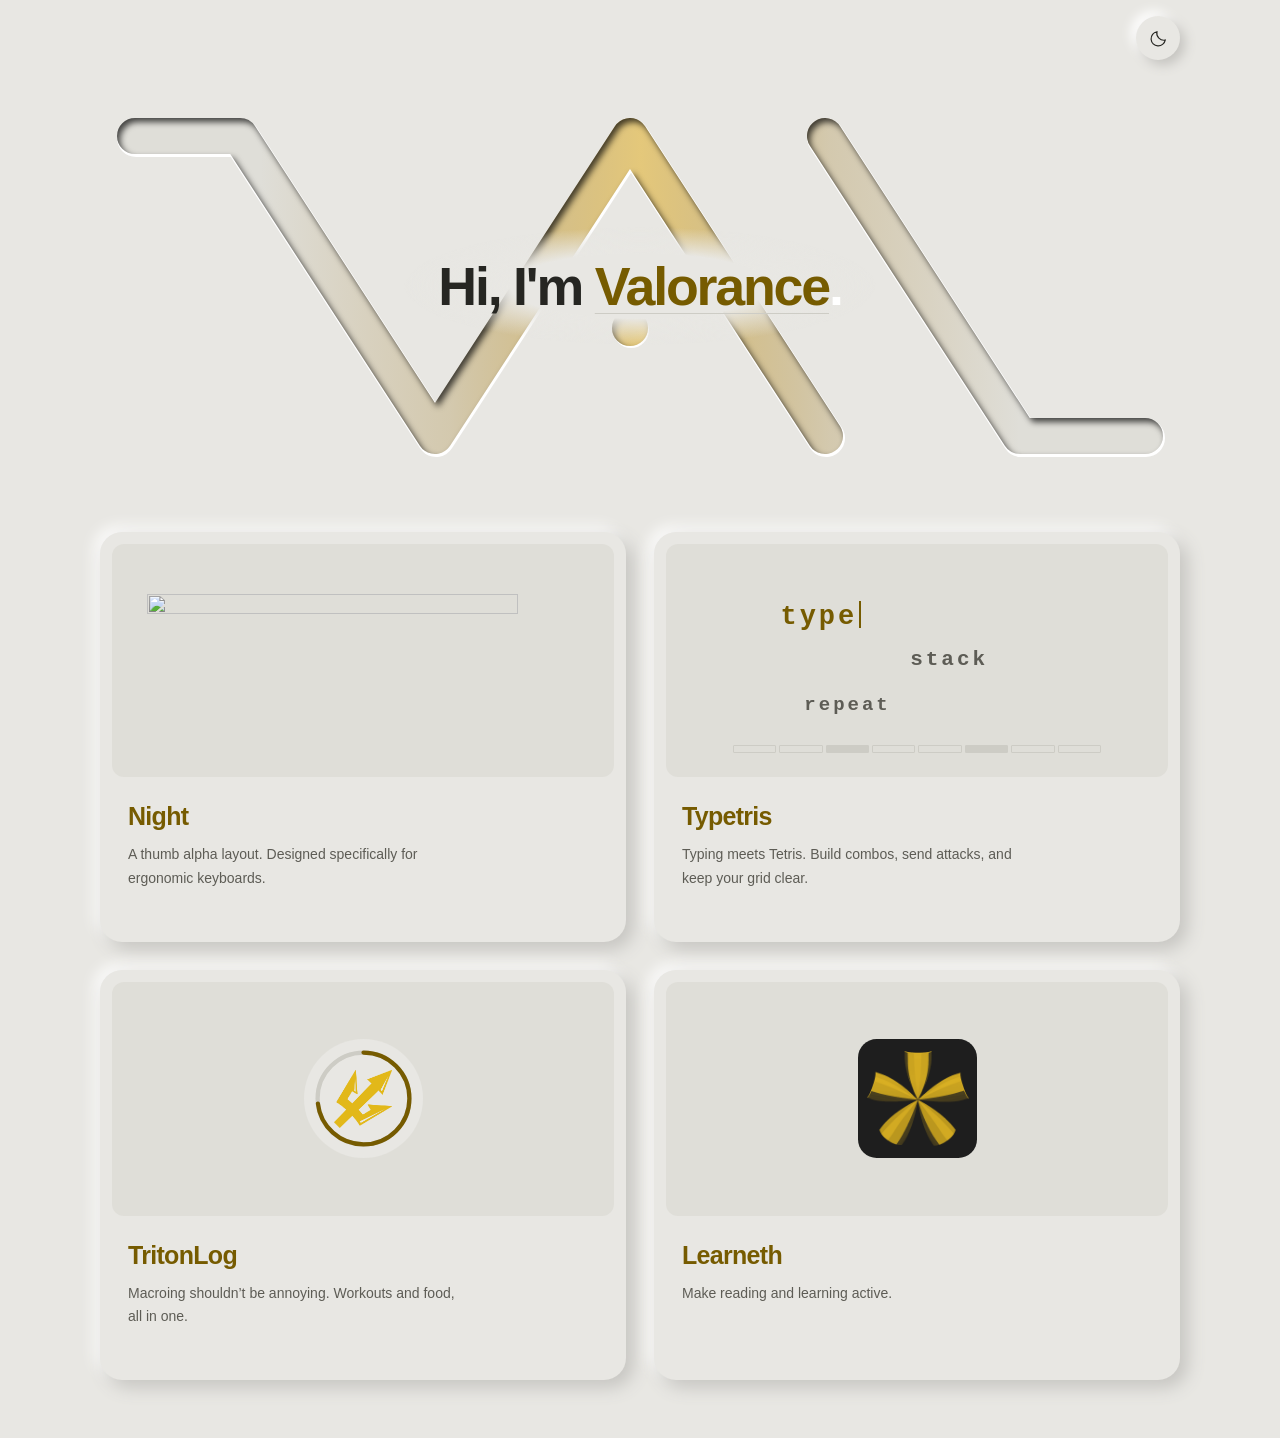
==== index.html @ 74c5efcd "Rework VAL into animated recessed background banner" ====
<!DOCTYPE html>
<html lang="en">
<head>
    <meta charset="UTF-8">
    <meta name="viewport" content="width=device-width, initial-scale=1.0">
    <meta name="description" content="Valorance's corner of the internet. Explore Night, a thumb alpha keyboard layout, and Typetris, a typing game inspired by Tetris.">
    <meta name="color-scheme" content="dark light">
    <meta name="theme-color" content="#202020">
    <title>Valorance — keyboards & experiments</title>
    <link rel="icon" href="val_backgroundless.ico" type="image/x-icon">
    <link rel="canonical" href="https://valorance.net/">
    <meta property="og:type" content="website">
    <meta property="og:title" content="Valorance — keyboards & experiments">
    <meta property="og:description" content="A thumb alpha keyboard layout. A typing game. A few things I've made.">
    <meta property="og:url" content="https://valorance.net/">
    <script src="theme-init.js"></script>
    <link rel="stylesheet" href="style.css">
    <script src="script.js" defer></script>
</head>
<body>
    <a class="skip-link" href="#projects">Skip to projects</a>
    <div class="site-shell">
        <button id="theme-toggle" class="theme-toggle" type="button" aria-label="Switch to light theme" hidden>
            <svg class="sun" viewBox="0 0 24 24" fill="none" stroke="currentColor" stroke-width="1.5" aria-hidden="true"><circle cx="12" cy="12" r="4"/><path d="M12 2v2m0 16v2M2 12h2m16 0h2M5 5l1.5 1.5m11 11L19 19M5 19l1.5-1.5m11-11L19 5"/></svg>
            <svg class="moon" viewBox="0 0 24 24" fill="none" stroke="currentColor" stroke-width="1.5" aria-hidden="true"><path d="M20.5 14A9 9 0 0 1 10 3.5 9 9 0 1 0 20.5 14Z"/></svg>
        </button>

        <main>
            <section class="intro" aria-labelledby="intro-title">
                <div class="intro-copy">
                    <h1 id="intro-title">Hi, I'm <a href="https://www.youtube.com/@va1orance" target="_blank" rel="noopener noreferrer">Valorance<span class="sr-only"> (YouTube, opens in new tab)</span></a><span class="accent">.</span></h1>
                </div>
                <div class="logo-banner" aria-hidden="true">
                    <svg viewBox="0 0 1080 420" fill="none" focusable="false">
                        <defs>
                            <path id="val-shape" d="M35 60H140L335 360L530 60L725 360M725 60L920 360H1045"/>
                            <mask id="val-channel"><use href="#val-shape" stroke="white" stroke-width="36" stroke-linecap="round" stroke-linejoin="round"/><circle cx="530" cy="252" r="18" fill="white"/></mask>
                            <linearGradient id="val-liquid"><stop stop-color="#a97918" stop-opacity="0"/><stop offset=".25" stop-color="#b18a31" stop-opacity=".25"/><stop offset=".5" stop-color="#e5c46a" stop-opacity=".85"/><stop offset=".75" stop-color="#b18a31" stop-opacity=".25"/><stop offset="1" stop-color="#a97918" stop-opacity="0"/></linearGradient>
                            <filter id="val-depth" x="-10%" y="-20%" width="120%" height="140%" color-interpolation-filters="sRGB">
                                <feComponentTransfer in="SourceAlpha" result="inverse"><feFuncA type="table" tableValues="1 0"/></feComponentTransfer>
                                <feGaussianBlur in="inverse" stdDeviation="3" result="blur"/>
                                <feOffset in="blur" dx="3" dy="4" result="offset"/>
                                <feComposite in="offset" in2="SourceAlpha" operator="in" result="edge"/>
                                <feFlood flood-color="#000" flood-opacity=".7"/>
                                <feComposite in2="edge" operator="in"/>
                            </filter>
                        </defs>
                        <g class="val-rim"><use href="#val-shape"/><circle cx="530" cy="252" r="18"/></g>
                        <g mask="url(#val-channel)">
                            <rect class="val-bed" width="1080" height="420"/>
                            <rect class="logo-flow" x="-500" width="760" height="420" fill="url(#val-liquid)"/>
                        </g>
                        <g class="val-depth" filter="url(#val-depth)"><use href="#val-shape"/><circle cx="530" cy="252" r="18"/></g>
                    </svg>
                </div>
            </section>

            <section id="projects" class="projects" aria-label="Projects" tabindex="-1">
                <div class="project-grid">
                    <a class="project-card night-card" href="night/" aria-labelledby="night-title" aria-describedby="night-description">
                        <div class="project-preview night-preview">
                            <img src="night/images/night.png" alt="" width="1205" height="489" decoding="async">
                        </div>
                        <div class="project-details">
                            <div class="project-heading"><h3 id="night-title">Night</h3></div>
                            <p id="night-description">A thumb alpha layout. Designed specifically for ergonomic keyboards.</p>
                        </div>
                    </a>
                    <a class="project-card typetris-card" href="typetris/" aria-labelledby="typetris-title" aria-describedby="typetris-description">
                        <div class="project-preview typetris-preview" aria-hidden="true">
                            <div class="game-art"><span class="game-word">type<span class="game-caret"></span></span><span class="game-word word-two">stack</span><span class="game-word word-three">repeat</span><div class="game-floor"><i></i><i></i><i></i><i></i><i></i><i></i><i></i><i></i></div></div>
                        </div>
                        <div class="project-details">
                            <div class="project-heading"><h3 id="typetris-title">Typetris</h3></div>
                            <p id="typetris-description">Typing meets Tetris. Build combos, send attacks, and keep your grid clear.</p>
                        </div>
                    </a>
                    <article class="project-card tritonlog-card" aria-labelledby="tritonlog-title" aria-describedby="tritonlog-description">
                        <div class="project-preview tritonlog-preview" aria-hidden="true">
                            <div class="meal-art"><div class="meal-plate"><svg viewBox="0 0 140 140" fill="none"><circle class="meal-track" cx="70" cy="70" r="54"/><circle class="meal-progress" cx="70" cy="70" r="54"/></svg><img class="meal-trident" src="assets/ucsd-trident-gold.png" alt="" width="901" height="901" decoding="async"></div></div>
                        </div>
                        <div class="project-details">
                            <div class="project-heading"><h3 id="tritonlog-title">TritonLog</h3></div>
                            <p id="tritonlog-description">Macroing shouldn’t be annoying. Workouts and food, all in one.</p>
                        </div>
                    </article>
                    <article class="project-card learneth-card" aria-labelledby="learneth-title" aria-describedby="learneth-description">
                        <div class="project-preview learneth-preview" aria-hidden="true">
                            <div class="lesson-art"><img class="learneth-mark" src="assets/learneth-silverbullet-gold.png" alt="" width="512" height="512" decoding="async"></div>
                        </div>
                        <div class="project-details">
                            <div class="project-heading"><h3 id="learneth-title">Learneth</h3></div>
                            <p id="learneth-description">Make reading and learning active.</p>
                        </div>
                    </article>
                </div>
            </section>
        </main>

    </div>
</body>
</html>
---- style.css ----
:root {
    color-scheme: dark;
    --bg: #202020;
    --surface: #232323;
    --ink: #f1f0ec;
    --muted: #b1b0a9;
    --accent: #e1b612;
    --line: #3b3b37;
    --shade: #121212;
    --highlight: #303030;
    --preview: #1c1c1c;
    --nx: -1;
    --ny: -1;
}
:root[data-theme="light"] {
    color-scheme: light;
    --bg: #e8e7e3;
    --surface: #e8e7e3;
    --ink: #262622;
    --muted: #5d5c55;
    --accent: #765b00;
    --line: #cdccc5;
    --shade: #c4c3bf;
    --highlight: #ffffff;
    --preview: #dfded8;
}
@media (prefers-color-scheme: light) {
    :root:not([data-theme]) {
        color-scheme: light;
        --bg: #e8e7e3; --surface: #e8e7e3; --ink: #262622; --muted: #5d5c55;
        --accent: #765b00; --line: #cdccc5; --shade: #c4c3bf; --highlight: #fff; --preview: #dfded8;
    }
}
* { box-sizing: border-box; }
html { scroll-behavior: smooth; scroll-padding-top: 2rem; }
body { margin: 0; background: var(--bg); color: var(--ink); font-family: "Segoe UI", -apple-system, BlinkMacSystemFont, sans-serif; -webkit-font-smoothing: antialiased; }
a { color: inherit; text-decoration: none; }
button { font: inherit; }
button[hidden] { display: none; }
a, button { -webkit-tap-highlight-color: transparent; }
:focus-visible { outline: 2px solid var(--accent); outline-offset: 6px; border-radius: 4px; }
::selection { background: var(--accent); color: var(--bg); }
.sr-only { position: absolute; width: 1px; height: 1px; padding: 0; margin: -1px; overflow: hidden; clip: rect(0,0,0,0); white-space: nowrap; border: 0; }
.skip-link { position: fixed; top: 12px; left: 12px; transform: translateY(-180%); padding: 14px 20px; background: var(--ink); color: var(--bg); z-index: 10; }
.skip-link:focus { transform: translateY(0); }
.site-shell { max-width: 1168px; margin: auto; padding: 0 44px; padding-bottom: 58px; }
.site-header { display: flex; align-items: center; justify-content: space-between; min-height: 104px; border-bottom: 1px solid var(--line); }
.wordmark { display: grid; place-items: center; width: 76px; min-height: 44px; color: var(--ink); }
.wordmark svg { display: block; width: 72px; height: auto; }
.wordmark:hover { color: var(--accent); }
.wordmark span, .accent { color: var(--accent); }
.site-header nav { display: flex; align-items: center; gap: 30px; }
.site-header nav > a, .site-footer a { font-size: 13px; color: var(--muted); padding: 14px 0; transition: color .18s; }
.site-header nav > a:hover, .site-footer a:hover { color: var(--ink); }
.site-header nav > a span { margin-left: 4px; }
.theme-toggle { position: absolute; top: 16px; right: max(22px, calc((100vw - 1080px) / 2)); z-index: 2; width: 44px; height: 44px; display: grid; place-items: center; border: 0; border-radius: 50%; background: var(--bg); color: var(--ink); cursor: pointer; box-shadow: 5px 5px 12px var(--shade), -5px -5px 12px var(--highlight); }
.theme-toggle svg { width: 19px; height: 19px; }
.theme-toggle .moon, [data-theme="light"] .theme-toggle .sun { display: none; }
[data-theme="light"] .theme-toggle .moon { display: block; }
.theme-toggle:hover { color: var(--accent); }
.theme-toggle:active { box-shadow: inset 3px 3px 7px var(--shade), inset -3px -3px 7px var(--highlight); }
.intro { position: relative; isolation: isolate; margin-top: 76px; min-height: 340px; display: grid; place-items: center; padding: 80px 0; margin-bottom: 36px; }
.intro-copy { position: relative; z-index: 1; text-align: center; padding: 28px 34px; border-radius: 50%; background: radial-gradient(ellipse closest-side, var(--bg) 55%, transparent 100%); }
h1 { font-size: clamp(36px, 4.2vw, 54px); line-height: 1.16; font-weight: 600; letter-spacing: -2.2px; margin: 0; }
h1 a { color: var(--accent); text-decoration: underline; text-decoration-color: var(--line); text-decoration-thickness: 1px; text-underline-offset: 8px; transition: color .18s; }
h1 a:hover { color: var(--accent); }
h1 .accent { color: #ffffff; }
.logo-banner { position: absolute; inset: 0; z-index: -1; display: grid; place-items: center; pointer-events: none; overflow: hidden; }
.logo-banner svg { display: block; width: 100%; height: auto; overflow: visible; }
.val-rim { stroke: var(--highlight); stroke-width: 38; stroke-linecap: round; stroke-linejoin: round; fill: var(--highlight); transform: translate(1px, 2px); }
.val-rim use, .val-depth use { fill: none; }
.val-rim circle, .val-depth circle { stroke: none; }
.logo-banner svg { max-height: 100%; }
.intro { min-height: 420px; }
.val-bed { fill: var(--preview); }
.val-depth { stroke: #000; stroke-width: 36; stroke-linecap: round; stroke-linejoin: round; fill: #000; }
.logo-flow { transform: translateX(660px); }
@keyframes val-tide { from { transform: translateX(100px); } to { transform: translateX(1220px); } }
@media (prefers-reduced-motion: no-preference) { .logo-flow { animation: val-tide 5s ease-in-out infinite alternate; } }
html[data-page-hidden] .logo-flow { animation-play-state: paused; }
.section-heading { display: flex; justify-content: space-between; align-items: baseline; gap: 20px; margin-bottom: 24px; }
h2 { font-size: 15px; font-weight: 600; letter-spacing: -.15px; margin: 0; }
.project-grid { display: grid; grid-template-columns: repeat(2, minmax(0, 1fr)); gap: 28px; }
.project-card { display: flex; flex-direction: column; min-width: 0; padding: 12px; border: 0; border-radius: 22px; background: var(--surface); box-shadow: 7px 7px 18px var(--shade), -5px -5px 15px var(--highlight); transition: transform .2s, box-shadow .2s; }
.project-card:hover { transform: translateY(-4px); box-shadow: 9px 12px 22px var(--shade), -5px -5px 15px var(--highlight); }
.project-card:active { transform: translateY(-1px); }
.project-preview { position: relative; display: grid; place-items: center; aspect-ratio: 2.15; overflow: hidden; background: var(--preview); border-radius: 12px; }
.night-preview img { display: block; width: 86%; height: auto; max-height: 65%; object-fit: contain; margin-top: 18px; }
.project-details { padding: 25px 16px 14px; flex: 1; display: flex; flex-direction: column; }
.project-heading { display: flex; align-items: baseline; justify-content: space-between; gap: 12px; }
.project-heading h3 { color: var(--accent); }
h3 { font-size: 25px; letter-spacing: -.7px; font-weight: 600; margin: 0; }
.project-details p { font-size: 14px; line-height: 1.7; color: var(--muted); max-width: 330px; margin: 12px 0 25px; }
.project-action { display: flex; justify-content: space-between; align-items: center; font-size: 14px; font-weight: 600; margin-top: auto; min-height: 28px; }
.project-action span { font-size: 20px; color: var(--accent); transition: transform .2s; }
.project-card:hover .project-action span { transform: translate(2px, -2px); }
.game-art { position: relative; width: 68%; height: 70%; margin-top: 18px; font-family: Consolas, "Liberation Mono", monospace; }
.game-word { position: absolute; left: 10%; top: 8%; font-size: clamp(17px, 2.2vw, 27px); letter-spacing: 3px; font-weight: 700; color: var(--accent); }
.word-two { left: 48%; top: 37%; color: var(--muted); font-size: clamp(14px, 1.8vw, 21px); }
.word-three { left: 17%; top: 65%; font-size: clamp(13px, 1.5vw, 19px); color: var(--muted); }
.game-caret { display: inline-block; height: 1em; width: 2px; background: var(--accent); margin-left: 2px; vertical-align: -.15em; }
.game-floor { display: flex; gap: 3px; position: absolute; right: -4%; left: -4%; bottom: -2px; height: 8px; }
.game-floor i { flex: 1; border: 1px solid var(--line); border-radius: 1px; }
.game-floor i:nth-child(3n) { background: var(--line); }
/* Unreleased projects share the same surface without pretending to be links. */
article.project-card:hover, article.project-card:active { transform: none; box-shadow: 7px 7px 18px var(--shade), -5px -5px 15px var(--highlight); }
.meal-art, .lesson-art { zoom: .85; }
.meal-art { position: relative; width: 140px; height: 140px; }
.meal-trident { position: absolute; width: 68px; height: 68px; left: 36px; top: 36px; object-fit: contain; }
.learneth-mark { display: block; width: 140px; height: 140px; border-radius: 22px; object-fit: contain; }
.lesson-art:has(.learneth-mark) { width: 140px; height: 140px; }
.meal-plate:has(.meal-trident) { background: var(--surface); box-shadow: none; }
.meal-plate { position: absolute; width: 140px; height: 140px; border-radius: 50%; background: var(--surface); box-shadow: 5px 5px 12px var(--shade), -4px -4px 12px var(--highlight); }
.meal-plate svg { display: block; width: 100%; height: 100%; transform: rotate(-90deg); }
.meal-track, .meal-progress { stroke-width: 5; }
.meal-track { stroke: var(--line); }
.meal-progress { stroke: var(--accent); stroke-linecap: round; stroke-dasharray: 248 340; }
.meal-portions { position: absolute; inset: 43px; display: grid; grid-template-columns: 1fr 1fr; gap: 5px; transform: rotate(-12deg); }
.meal-portions i { border-radius: 12px; background: var(--accent); opacity: .65; }
.meal-portions i:first-child { grid-row: span 2; opacity: .9; }
.meal-portions i:last-child { opacity: .35; }
.meal-fork { position: absolute; right: 3px; top: 15px; width: 16px; height: 35px; display: flex; justify-content: space-between; border-radius: 0 0 9px 9px; box-shadow: 0 5px 0 var(--muted); }
.meal-fork i { width: 3px; background: var(--muted); border-radius: 3px; }
.meal-fork::after { content: ''; position: absolute; top: 36px; left: 6px; width: 4px; height: 72px; background: var(--muted); border-radius: 4px; }
.lesson-art { position: relative; width: 170px; height: 145px; }
.lesson-page { position: absolute; inset: 5px 16px 9px; padding: 23px 19px; border-radius: 12px; background: var(--surface); box-shadow: 5px 5px 12px var(--shade), -4px -4px 12px var(--highlight); transform: rotate(-6deg); z-index: 1; }
.lesson-back { transform: translate(9px, 3px) rotate(7deg); z-index: 0; }
.lesson-line { display: block; height: 4px; border-radius: 4px; margin-bottom: 10px; background: var(--muted); opacity: .35; }
.lesson-title { width: 55%; height: 6px; opacity: .8; margin-bottom: 17px; }
.lesson-highlight { background: var(--accent); opacity: 1; }
.lesson-short { width: 70%; }
.lesson-answer { display: flex; align-items: center; gap: 4px; padding: 7px 8px; border-radius: 5px; box-shadow: inset 2px 2px 4px var(--shade), inset -2px -2px 4px var(--highlight); }
.lesson-answer span { width: 45%; height: 3px; background: var(--muted); opacity: .5; }
.lesson-answer i { width: 2px; height: 11px; background: var(--accent); }
@media (prefers-reduced-motion: no-preference) {
    .project-card:nth-child(3) { animation-delay: .32s; }
    .project-card:nth-child(4) { animation-delay: .4s; }
    .meal-progress { transition: stroke-dasharray .7s ease; }
    .tritonlog-card:hover .meal-progress { stroke-dasharray: 302 340; }
    .lesson-art { transition: transform .4s ease; }
    .learneth-card:hover .lesson-art { transform: translateY(-3px) rotate(3deg); }
    .learneth-card:hover .lesson-answer i { animation: caret-blink 1s steps(1) 4; }
}
.site-footer { display: flex; justify-content: space-between; gap: 20px; align-items: center; border-top: 1px solid var(--line); padding: 25px 0; margin-top: 58px; font-size: 11px; color: var(--muted); }
.site-footer > div { display: flex; align-items: center; gap: 30px; }
.site-footer a { font-size: 11px; }
@media (min-width: 1500px) { .intro { min-height: 430px; } }
@media (max-width: 760px) {
    .site-shell { padding: 0 24px; }
    .site-header { min-height: 88px; }
    .site-header nav { gap: 20px; }
    .intro { min-height: 310px; padding: 54px 0; }
    h1 { font-size: 36px; letter-spacing: -1.5px; }
    .intro-copy { padding: 24px; }
    .project-grid { gap: 20px; }
    .project-heading { display: block; }
    .project-details { padding: 20px 9px 10px; }
}
@media (max-width: 560px) {
    .site-shell { padding: 0 22px; }
    .site-header { min-height: 80px; }
    .site-header nav { gap: 18px; }
    .site-header nav > a { font-size: 12px; }
    .site-header nav > a:first-child { display: none; }
    .wordmark { font-size: 20px; }
    .intro { min-height: 250px; padding: 40px 0; margin-top: 72px; margin-bottom: 26px; }
    .intro-copy { width: 100%; padding: 20px 0; }

    h1 { font-size: clamp(32px, 8.8vw, 46px); letter-spacing: -1.4px; }
    .project-grid { grid-template-columns: 1fr; gap: 26px; }
    .project-heading { display: flex; }
    .project-details { padding: 22px 13px 12px; }
    .meal-art, .lesson-art { zoom: .8; }
    .project-preview { aspect-ratio: 2; }
    .project-details p { max-width: none; }
    .game-word { font-size: 23px; }
    .word-two { font-size: 19px; }
    .word-three { font-size: 17px; }
    .site-footer { align-items: flex-start; flex-direction: column; gap: 4px; margin-top: 40px; padding: 23px 0; }
    .site-footer > div { width: 100%; justify-content: space-between; }
}
/* A soft moving light, with raised and inset shadows facing opposite ways. */
@media (hover: hover) and (pointer: fine) and (prefers-reduced-motion: no-preference) {
    html[data-pointer-light] body::before { content: ''; position: fixed; inset: 0; pointer-events: none; z-index: 3; background: radial-gradient(circle 420px at var(--light-x) var(--light-y), rgba(255, 243, 211, .045), transparent 100%); }
    html[data-pointer-light] .project-card,
    html[data-pointer-light] .theme-toggle { box-shadow: var(--light-dx) var(--light-dy) 18px var(--shade), var(--light-hx) var(--light-hy) 15px var(--highlight); }
    html[data-pointer-light] .theme-toggle:active { box-shadow: inset var(--light-hx) var(--light-hy) 18px var(--shade), inset var(--light-dx) var(--light-dy) 18px var(--highlight); }
}
@keyframes settle-in {
    from { opacity: 0; translate: 0 14px; }
    to { opacity: 1; translate: 0 0; }
}
@keyframes caret-blink {
    0%, 45% { opacity: 1; }
    50%, 95% { opacity: 0; }
}
@media (prefers-reduced-motion: no-preference) {
    .intro-copy { animation: settle-in .65s cubic-bezier(.2,.7,.2,1) both; }
    .project-card { animation: settle-in .65s .16s cubic-bezier(.2,.7,.2,1) backwards; }
    .project-card:nth-child(2) { animation-delay: .24s; }
    .game-word { transition: translate .35s cubic-bezier(.2,.7,.2,1); }
    .typetris-card:is(:hover, :focus-visible) .game-word { translate: 0 -4px; }
    .typetris-card:is(:hover, :focus-visible) .word-two { translate: 0 3px; }
    .typetris-card:is(:hover, :focus-visible) .game-caret { animation: caret-blink 1s steps(1) 4; }
    .night-preview img { transition: transform .45s cubic-bezier(.2,.7,.2,1); }
    .night-card:is(:hover, :focus-visible) img { transform: translateY(-3px) scale(1.025); }
    .theme-toggle { transition: transform .25s ease, color .18s, box-shadow .25s; }
    .theme-toggle:hover { transform: rotate(12deg); }
    .theme-toggle:active { transform: scale(.94); }
}
@media (prefers-reduced-motion: reduce) {
    html { scroll-behavior: auto; }
    *, *::before, *::after { transition: none !important; animation: none !important; }
}
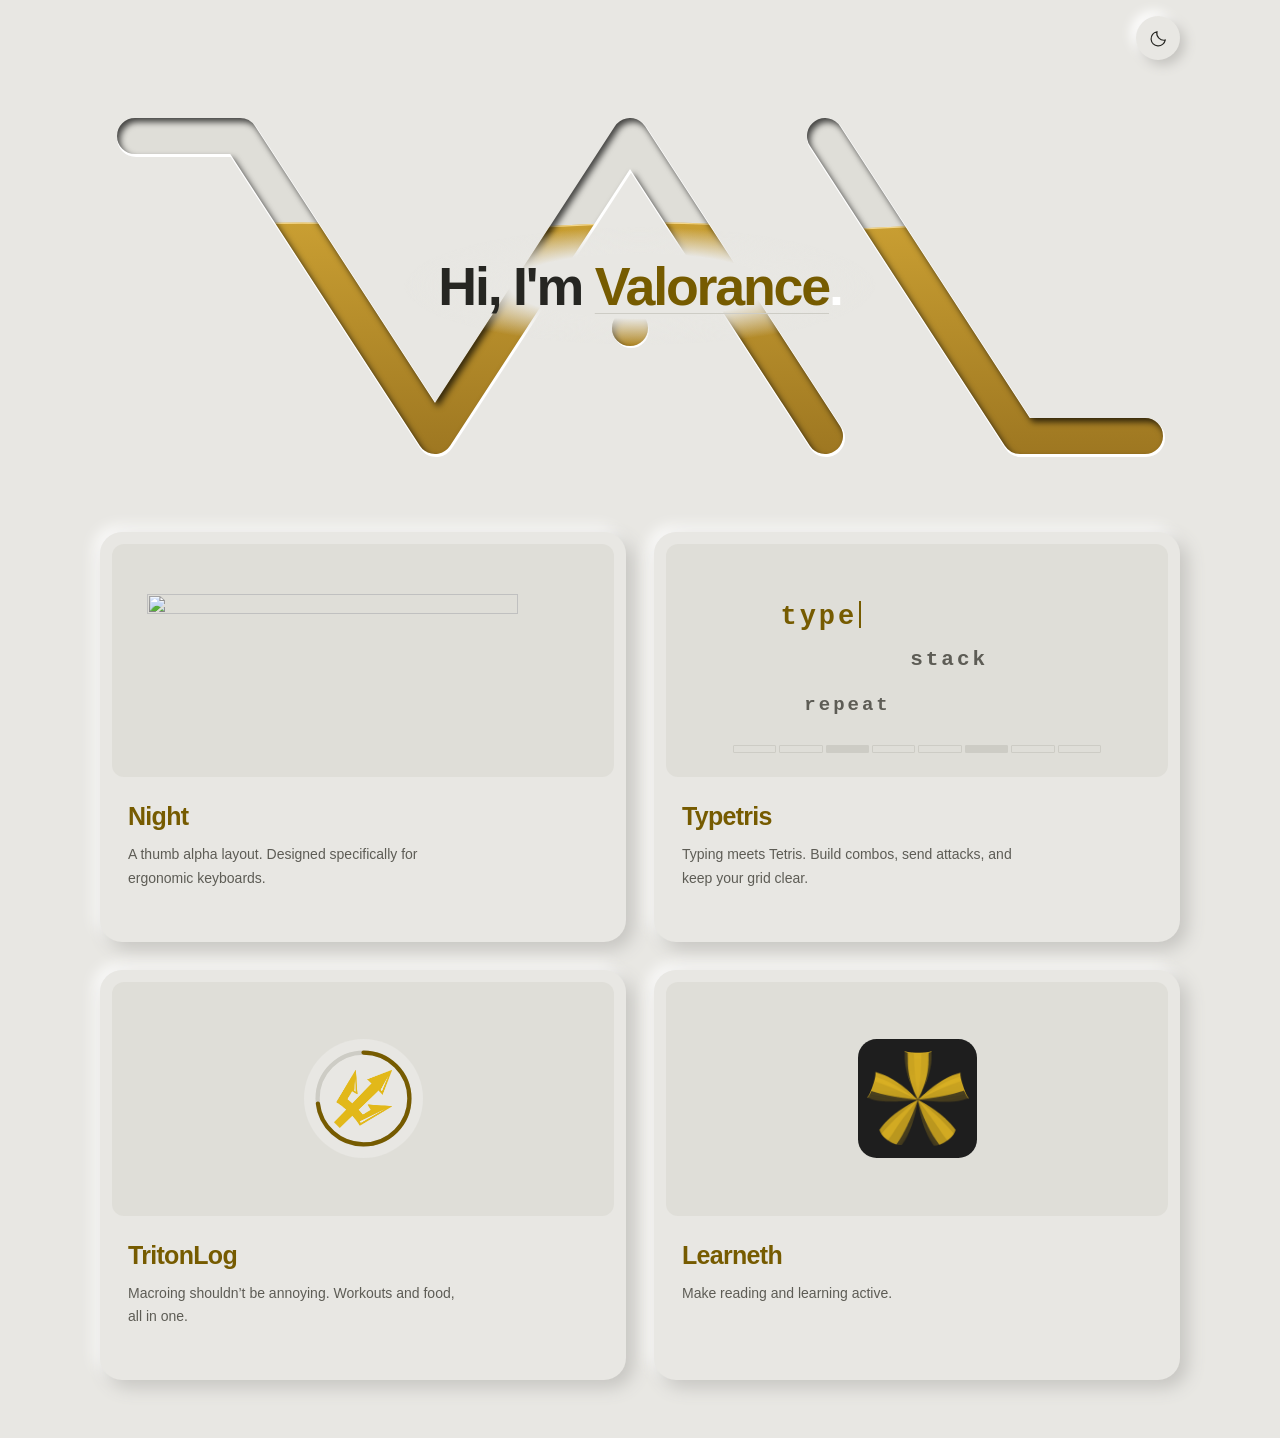
==== commit 94dcc4ce: "Pour opaque gold liquid into recessed VAL mold" ====
--- a/index.html
+++ b/index.html
@@ -35,7 +35,12 @@
                         <defs>
                             <path id="val-shape" d="M35 60H140L335 360L530 60L725 360M725 60L920 360H1045"/>
                             <mask id="val-channel"><use href="#val-shape" stroke="white" stroke-width="36" stroke-linecap="round" stroke-linejoin="round"/><circle cx="530" cy="252" r="18" fill="white"/></mask>
-                            <linearGradient id="val-liquid"><stop stop-color="#a97918" stop-opacity="0"/><stop offset=".25" stop-color="#b18a31" stop-opacity=".25"/><stop offset=".5" stop-color="#e5c46a" stop-opacity=".85"/><stop offset=".75" stop-color="#b18a31" stop-opacity=".25"/><stop offset="1" stop-color="#a97918" stop-opacity="0"/></linearGradient>
+                            <linearGradient id="val-liquid" x1="0" y1="0" x2="0" y2="1">
+                                <stop stop-color="#f3d67b"/><stop offset=".16" stop-color="#d8ac38"/><stop offset="1" stop-color="#96701e"/>
+                            </linearGradient>
+                            <clipPath id="val-pool">
+                                <path class="logo-flow" d="M-180 0 Q-135 -7 -90 0 T90 0 T270 0 T450 0 T630 0 T810 0 T990 0 T1170 0 T1350 0 V900 H-180Z"/>
+                            </clipPath>
                             <filter id="val-depth" x="-10%" y="-20%" width="120%" height="140%" color-interpolation-filters="sRGB">
                                 <feComponentTransfer in="SourceAlpha" result="inverse"><feFuncA type="table" tableValues="1 0"/></feComponentTransfer>
                                 <feGaussianBlur in="inverse" stdDeviation="3" result="blur"/>
@@ -48,7 +53,15 @@
                         <g class="val-rim"><use href="#val-shape"/><circle cx="530" cy="252" r="18"/></g>
                         <g mask="url(#val-channel)">
                             <rect class="val-bed" width="1080" height="420"/>
-                            <rect class="logo-flow" x="-500" width="760" height="420" fill="url(#val-liquid)"/>
+                            <g class="val-pour" stroke="#e7bc51" stroke-width="11" stroke-linecap="round" fill="none">
+                                <path class="val-stream" pathLength="1" d="M35 60H140L335 360"/>
+                                <path class="val-stream" pathLength="1" d="M530 60L725 360"/>
+                                <path class="val-stream" pathLength="1" d="M725 60L920 360H1045"/>
+                            </g>
+                            <g clip-path="url(#val-pool)">
+                                <rect class="val-liquid-body" width="1080" height="420" fill="url(#val-liquid)"/>
+                                <path class="val-meniscus" d="M-180 0 Q-135 -7 -90 0 T90 0 T270 0 T450 0 T630 0 T810 0 T990 0 T1170 0 T1350 0"/>
+                            </g>
                         </g>
                         <g class="val-depth" filter="url(#val-depth)"><use href="#val-shape"/><circle cx="530" cy="252" r="18"/></g>
                     </svg>
--- a/style.css
+++ b/style.css
@@ -74,10 +74,35 @@
 .intro { min-height: 420px; }
 .val-bed { fill: var(--preview); }
 .val-depth { stroke: #000; stroke-width: 36; stroke-linecap: round; stroke-linejoin: round; fill: #000; }
-.logo-flow { transform: translateX(660px); }
-@keyframes val-tide { from { transform: translateX(100px); } to { transform: translateX(1220px); } }
-@media (prefers-reduced-motion: no-preference) { .logo-flow { animation: val-tide 5s ease-in-out infinite alternate; } }
-html[data-page-hidden] .logo-flow { animation-play-state: paused; }
+.logo-flow, .val-meniscus { transform: translate(0, 150px); }
+.val-meniscus { fill: none; stroke: #ffe5a0; stroke-width: 2.5; opacity: .8; }
+.val-pour { opacity: 0; }
+.val-stream { stroke-dasharray: 1; stroke-dashoffset: 1; }
+/* An opaque pool rises in the recessed channels; narrow streams feed it. */
+@keyframes val-fill {
+    0%, 5% { transform: translate(0, 390px); }
+    12% { transform: translate(-12px, 350px); }
+    30% { transform: translate(10px, 260px); }
+    49% { transform: translate(-10px, 170px); }
+    68% { transform: translate(12px, 75px); }
+    77%, 85% { transform: translate(0, 36px); }
+    95%, 100% { transform: translate(0, 390px); }
+}
+@keyframes val-pour {
+    0%, 3%, 76%, 100% { opacity: 0; }
+    8%, 65% { opacity: .95; }
+}
+@keyframes val-stream {
+    0%, 3% { stroke-dashoffset: 1; }
+    13%, 78% { stroke-dashoffset: 0; }
+    90%, 100% { stroke-dashoffset: 1; }
+}
+@media (prefers-reduced-motion: no-preference) {
+    .logo-flow, .val-meniscus { animation: val-fill 12s linear infinite; }
+    .val-pour { animation: val-pour 12s linear infinite; }
+    .val-stream { animation: val-stream 12s ease-in-out infinite; }
+}
+html[data-page-hidden] :is(.logo-flow, .val-meniscus, .val-pour, .val-stream) { animation-play-state: paused; }
 .section-heading { display: flex; justify-content: space-between; align-items: baseline; gap: 20px; margin-bottom: 24px; }
 h2 { font-size: 15px; font-weight: 600; letter-spacing: -.15px; margin: 0; }
 .project-grid { display: grid; grid-template-columns: repeat(2, minmax(0, 1fr)); gap: 28px; }
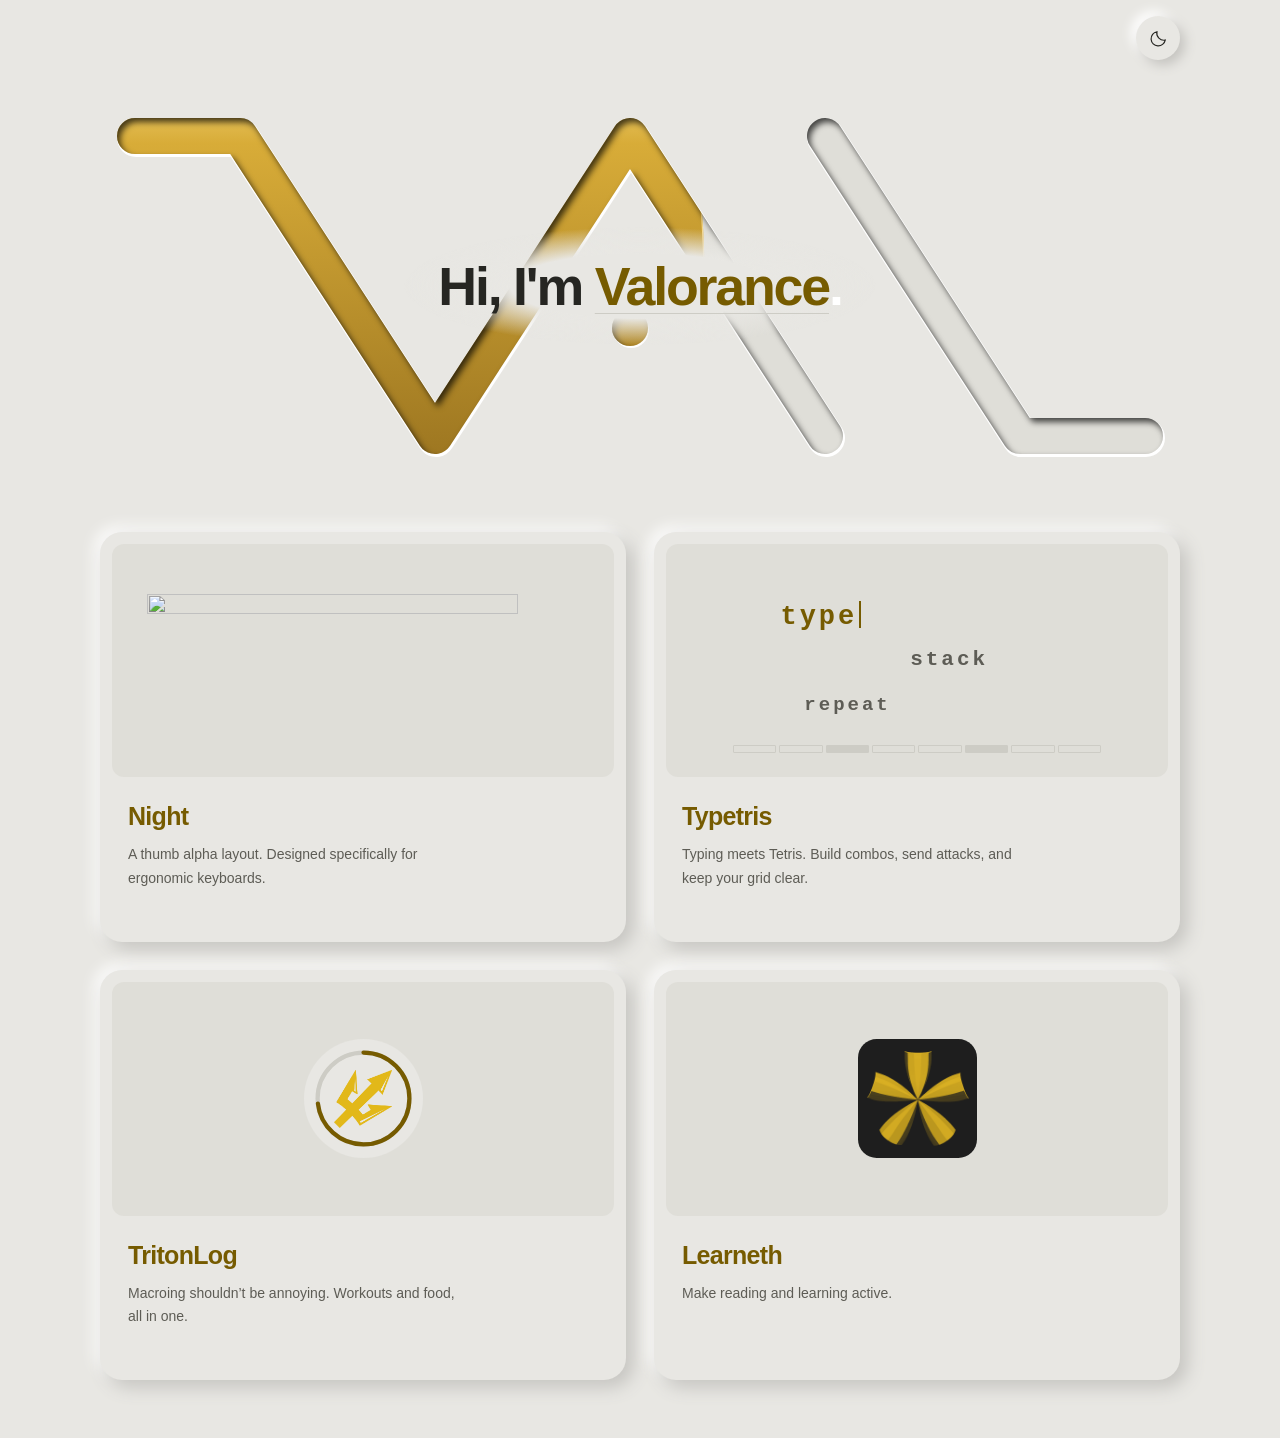
==== commit 0a040f3d: "Reveal recessed VAL with horizontal liquid fill" ====
--- a/index.html
+++ b/index.html
@@ -39,7 +39,7 @@
                                 <stop stop-color="#f3d67b"/><stop offset=".16" stop-color="#d8ac38"/><stop offset="1" stop-color="#96701e"/>
                             </linearGradient>
                             <clipPath id="val-pool">
-                                <path class="logo-flow" d="M-180 0 Q-135 -7 -90 0 T90 0 T270 0 T450 0 T630 0 T810 0 T990 0 T1170 0 T1350 0 V900 H-180Z"/>
+                                <path class="logo-flow" d="M0 -100 Q9 -65 0 -30 T0 110 T0 250 T0 390 T0 530 V620 H-1400 V-100Z"/>
                             </clipPath>
                             <filter id="val-depth" x="-10%" y="-20%" width="120%" height="140%" color-interpolation-filters="sRGB">
                                 <feComponentTransfer in="SourceAlpha" result="inverse"><feFuncA type="table" tableValues="1 0"/></feComponentTransfer>
@@ -53,14 +53,9 @@
                         <g class="val-rim"><use href="#val-shape"/><circle cx="530" cy="252" r="18"/></g>
                         <g mask="url(#val-channel)">
                             <rect class="val-bed" width="1080" height="420"/>
-                            <g class="val-pour" stroke="#e7bc51" stroke-width="11" stroke-linecap="round" fill="none">
-                                <path class="val-stream" pathLength="1" d="M35 60H140L335 360"/>
-                                <path class="val-stream" pathLength="1" d="M530 60L725 360"/>
-                                <path class="val-stream" pathLength="1" d="M725 60L920 360H1045"/>
-                            </g>
                             <g clip-path="url(#val-pool)">
                                 <rect class="val-liquid-body" width="1080" height="420" fill="url(#val-liquid)"/>
-                                <path class="val-meniscus" d="M-180 0 Q-135 -7 -90 0 T90 0 T270 0 T450 0 T630 0 T810 0 T990 0 T1170 0 T1350 0"/>
+                                <path class="val-meniscus" d="M0 -100 Q9 -65 0 -30 T0 110 T0 250 T0 390 T0 530"/>
                             </g>
                         </g>
                         <g class="val-depth" filter="url(#val-depth)"><use href="#val-shape"/><circle cx="530" cy="252" r="18"/></g>
--- a/style.css
+++ b/style.css
@@ -74,35 +74,19 @@
 .intro { min-height: 420px; }
 .val-bed { fill: var(--preview); }
 .val-depth { stroke: #000; stroke-width: 36; stroke-linecap: round; stroke-linejoin: round; fill: #000; }
-.logo-flow, .val-meniscus { transform: translate(0, 150px); }
+.logo-flow, .val-meniscus { transform: translate(600px, 0); }
 .val-meniscus { fill: none; stroke: #ffe5a0; stroke-width: 2.5; opacity: .8; }
-.val-pour { opacity: 0; }
-.val-stream { stroke-dasharray: 1; stroke-dashoffset: 1; }
-/* An opaque pool rises in the recessed channels; narrow streams feed it. */
+/* Opaque gold reveals the mold left to right; the filled area stays filled.
+   The same edge retreats on the return pass, without a gravity-driven pour. */
 @keyframes val-fill {
-    0%, 5% { transform: translate(0, 390px); }
-    12% { transform: translate(-12px, 350px); }
-    30% { transform: translate(10px, 260px); }
-    49% { transform: translate(-10px, 170px); }
-    68% { transform: translate(12px, 75px); }
-    77%, 85% { transform: translate(0, 36px); }
-    95%, 100% { transform: translate(0, 390px); }
-}
-@keyframes val-pour {
-    0%, 3%, 76%, 100% { opacity: 0; }
-    8%, 65% { opacity: .95; }
-}
-@keyframes val-stream {
-    0%, 3% { stroke-dashoffset: 1; }
-    13%, 78% { stroke-dashoffset: 0; }
-    90%, 100% { stroke-dashoffset: 1; }
+    0%, 5% { transform: translate(-25px, 0); }
+    45%, 55% { transform: translate(1105px, 0); }
+    95%, 100% { transform: translate(-25px, 0); }
 }
 @media (prefers-reduced-motion: no-preference) {
-    .logo-flow, .val-meniscus { animation: val-fill 12s linear infinite; }
-    .val-pour { animation: val-pour 12s linear infinite; }
-    .val-stream { animation: val-stream 12s ease-in-out infinite; }
-}
-html[data-page-hidden] :is(.logo-flow, .val-meniscus, .val-pour, .val-stream) { animation-play-state: paused; }
+    .logo-flow, .val-meniscus { animation: val-fill 12s ease-in-out infinite; }
+}
+html[data-page-hidden] :is(.logo-flow, .val-meniscus) { animation-play-state: paused; }
 .section-heading { display: flex; justify-content: space-between; align-items: baseline; gap: 20px; margin-bottom: 24px; }
 h2 { font-size: 15px; font-weight: 600; letter-spacing: -.15px; margin: 0; }
 .project-grid { display: grid; grid-template-columns: repeat(2, minmax(0, 1fr)); gap: 28px; }
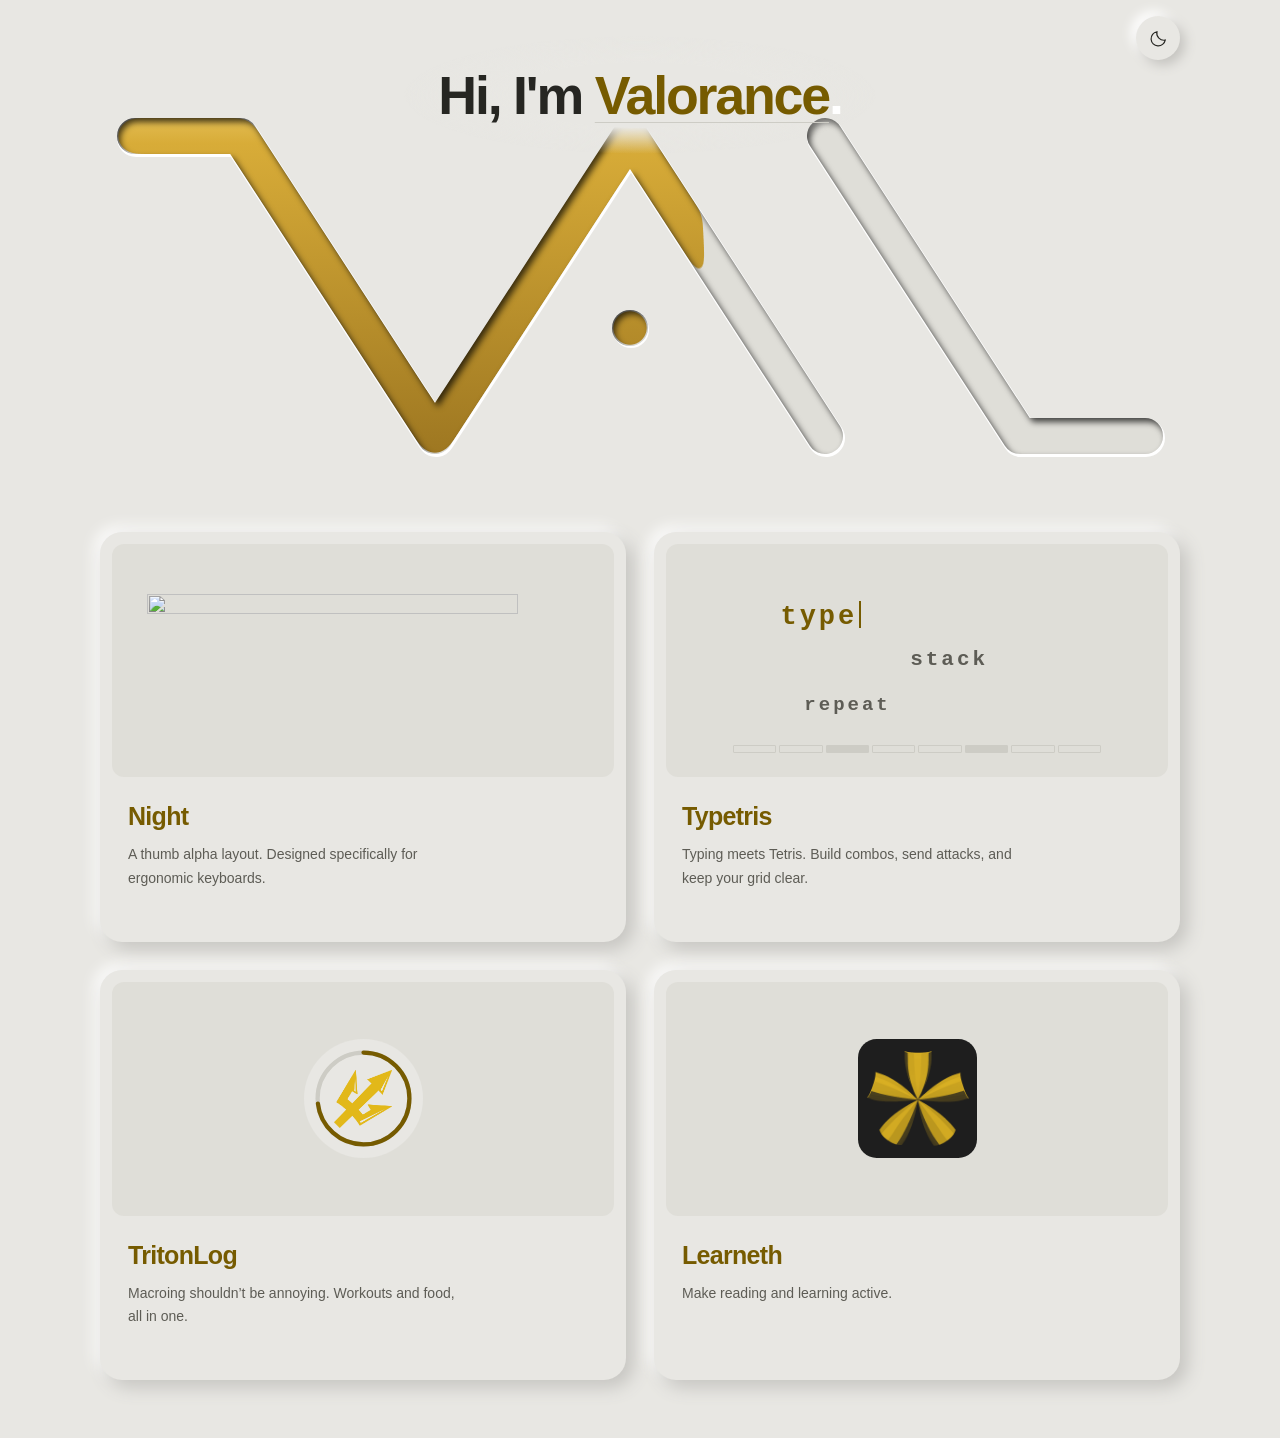
==== commit 39a88c43: "Round liquid meniscus and raise greeting during first fill" ====
--- a/index.html
+++ b/index.html
@@ -41,6 +41,18 @@
                             <clipPath id="val-pool">
                                 <path class="logo-flow" d="M0 -100 Q9 -65 0 -30 T0 110 T0 250 T0 390 T0 530 V620 H-1400 V-100Z"/>
                             </clipPath>
+                            <!-- Round the liquid/channel intersection into a soft meniscus. -->
+                            <filter id="val-surface-round" x="-10%" y="-20%" width="120%" height="140%" color-interpolation-filters="sRGB">
+                                <feGaussianBlur stdDeviation="7"/>
+                                <feColorMatrix type="matrix" values="1 0 0 0 0  0 1 0 0 0  0 0 1 0 0  0 0 0 18 -8.5"/>
+                            </filter>
+                            <mask id="val-rounded-liquid" maskUnits="userSpaceOnUse" x="0" y="0" width="1080" height="420">
+                                <g filter="url(#val-surface-round)">
+                                    <g mask="url(#val-channel)">
+                                        <rect width="1080" height="420" fill="white" clip-path="url(#val-pool)"/>
+                                    </g>
+                                </g>
+                            </mask>
                             <filter id="val-depth" x="-10%" y="-20%" width="120%" height="140%" color-interpolation-filters="sRGB">
                                 <feComponentTransfer in="SourceAlpha" result="inverse"><feFuncA type="table" tableValues="1 0"/></feComponentTransfer>
                                 <feGaussianBlur in="inverse" stdDeviation="3" result="blur"/>
@@ -53,10 +65,7 @@
                         <g class="val-rim"><use href="#val-shape"/><circle cx="530" cy="252" r="18"/></g>
                         <g mask="url(#val-channel)">
                             <rect class="val-bed" width="1080" height="420"/>
-                            <g clip-path="url(#val-pool)">
-                                <rect class="val-liquid-body" width="1080" height="420" fill="url(#val-liquid)"/>
-                                <path class="val-meniscus" d="M0 -100 Q9 -65 0 -30 T0 110 T0 250 T0 390 T0 530"/>
-                            </g>
+                            <rect class="val-liquid-body" width="1080" height="420" fill="url(#val-liquid)" mask="url(#val-rounded-liquid)"/>
                         </g>
                         <g class="val-depth" filter="url(#val-depth)"><use href="#val-shape"/><circle cx="530" cy="252" r="18"/></g>
                     </svg>
--- a/style.css
+++ b/style.css
@@ -59,8 +59,8 @@
 [data-theme="light"] .theme-toggle .moon { display: block; }
 .theme-toggle:hover { color: var(--accent); }
 .theme-toggle:active { box-shadow: inset 3px 3px 7px var(--shade), inset -3px -3px 7px var(--highlight); }
-.intro { position: relative; isolation: isolate; margin-top: 76px; min-height: 340px; display: grid; place-items: center; padding: 80px 0; margin-bottom: 36px; }
-.intro-copy { position: relative; z-index: 1; text-align: center; padding: 28px 34px; border-radius: 50%; background: radial-gradient(ellipse closest-side, var(--bg) 55%, transparent 100%); }
+.intro { --hero-height: 420px; --greeting-top: -40px; position: relative; isolation: isolate; margin-top: 76px; min-height: 340px; display: grid; place-items: center; padding: 80px 0; margin-bottom: 36px; }
+.intro-copy { position: absolute; top: var(--greeting-top); z-index: 1; text-align: center; padding: 28px 34px; border-radius: 50%; background: radial-gradient(ellipse closest-side, var(--bg) 55%, transparent 100%); }
 h1 { font-size: clamp(36px, 4.2vw, 54px); line-height: 1.16; font-weight: 600; letter-spacing: -2.2px; margin: 0; }
 h1 a { color: var(--accent); text-decoration: underline; text-decoration-color: var(--line); text-decoration-thickness: 1px; text-underline-offset: 8px; transition: color .18s; }
 h1 a:hover { color: var(--accent); }
@@ -71,11 +71,10 @@
 .val-rim use, .val-depth use { fill: none; }
 .val-rim circle, .val-depth circle { stroke: none; }
 .logo-banner svg { max-height: 100%; }
-.intro { min-height: 420px; }
+.intro { min-height: var(--hero-height); }
 .val-bed { fill: var(--preview); }
 .val-depth { stroke: #000; stroke-width: 36; stroke-linecap: round; stroke-linejoin: round; fill: #000; }
-.logo-flow, .val-meniscus { transform: translate(600px, 0); }
-.val-meniscus { fill: none; stroke: #ffe5a0; stroke-width: 2.5; opacity: .8; }
+.logo-flow { transform: translate(600px, 0); }
 /* Opaque gold reveals the mold left to right; the filled area stays filled.
    The same edge retreats on the return pass, without a gravity-driven pour. */
 @keyframes val-fill {
@@ -84,9 +83,9 @@
     95%, 100% { transform: translate(-25px, 0); }
 }
 @media (prefers-reduced-motion: no-preference) {
-    .logo-flow, .val-meniscus { animation: val-fill 12s ease-in-out infinite; }
-}
-html[data-page-hidden] :is(.logo-flow, .val-meniscus) { animation-play-state: paused; }
+    .logo-flow { animation: val-fill 12s ease-in-out infinite; }
+}
+html[data-page-hidden] :is(.logo-flow) { animation-play-state: paused; }
 .section-heading { display: flex; justify-content: space-between; align-items: baseline; gap: 20px; margin-bottom: 24px; }
 h2 { font-size: 15px; font-weight: 600; letter-spacing: -.15px; margin: 0; }
 .project-grid { display: grid; grid-template-columns: repeat(2, minmax(0, 1fr)); gap: 28px; }
@@ -153,12 +152,12 @@
 .site-footer { display: flex; justify-content: space-between; gap: 20px; align-items: center; border-top: 1px solid var(--line); padding: 25px 0; margin-top: 58px; font-size: 11px; color: var(--muted); }
 .site-footer > div { display: flex; align-items: center; gap: 30px; }
 .site-footer a { font-size: 11px; }
-@media (min-width: 1500px) { .intro { min-height: 430px; } }
+@media (min-width: 1500px) { .intro { --hero-height: 430px; } }
 @media (max-width: 760px) {
     .site-shell { padding: 0 24px; }
     .site-header { min-height: 88px; }
     .site-header nav { gap: 20px; }
-    .intro { min-height: 310px; padding: 54px 0; }
+    .intro { --hero-height: 310px; --greeting-top: -24px; padding: 54px 0; }
     h1 { font-size: 36px; letter-spacing: -1.5px; }
     .intro-copy { padding: 24px; }
     .project-grid { gap: 20px; }
@@ -172,7 +171,7 @@
     .site-header nav > a { font-size: 12px; }
     .site-header nav > a:first-child { display: none; }
     .wordmark { font-size: 20px; }
-    .intro { min-height: 250px; padding: 40px 0; margin-top: 72px; margin-bottom: 26px; }
+    .intro { --hero-height: 250px; --greeting-top: -16px; padding: 40px 0; margin-top: 72px; margin-bottom: 26px; }
     .intro-copy { width: 100%; padding: 20px 0; }
 
     h1 { font-size: clamp(32px, 8.8vw, 46px); letter-spacing: -1.4px; }
@@ -195,6 +194,12 @@
     html[data-pointer-light] .theme-toggle { box-shadow: var(--light-dx) var(--light-dy) 18px var(--shade), var(--light-hx) var(--light-hy) 15px var(--highlight); }
     html[data-pointer-light] .theme-toggle:active { box-shadow: inset var(--light-hx) var(--light-hy) 18px var(--shade), inset var(--light-dx) var(--light-dy) 18px var(--highlight); }
 }
+/* The greeting clears the mold during the first fill, then stays above it. */
+@keyframes val-greeting-rise {
+    0%, 12% { transform: translateY(calc(var(--hero-height) / 2 - 50% - var(--greeting-top))); }
+    90%, 100% { transform: translateY(0); }
+}
+html[data-page-hidden] .intro-copy { animation-play-state: paused; }
 @keyframes settle-in {
     from { opacity: 0; translate: 0 14px; }
     to { opacity: 1; translate: 0 0; }
@@ -204,7 +209,7 @@
     50%, 95% { opacity: 0; }
 }
 @media (prefers-reduced-motion: no-preference) {
-    .intro-copy { animation: settle-in .65s cubic-bezier(.2,.7,.2,1) both; }
+    .intro-copy { animation: val-greeting-rise 5.4s cubic-bezier(.4,0,.2,1) both; }
     .project-card { animation: settle-in .65s .16s cubic-bezier(.2,.7,.2,1) backwards; }
     .project-card:nth-child(2) { animation-delay: .24s; }
     .game-word { transition: translate .35s cubic-bezier(.2,.7,.2,1); }
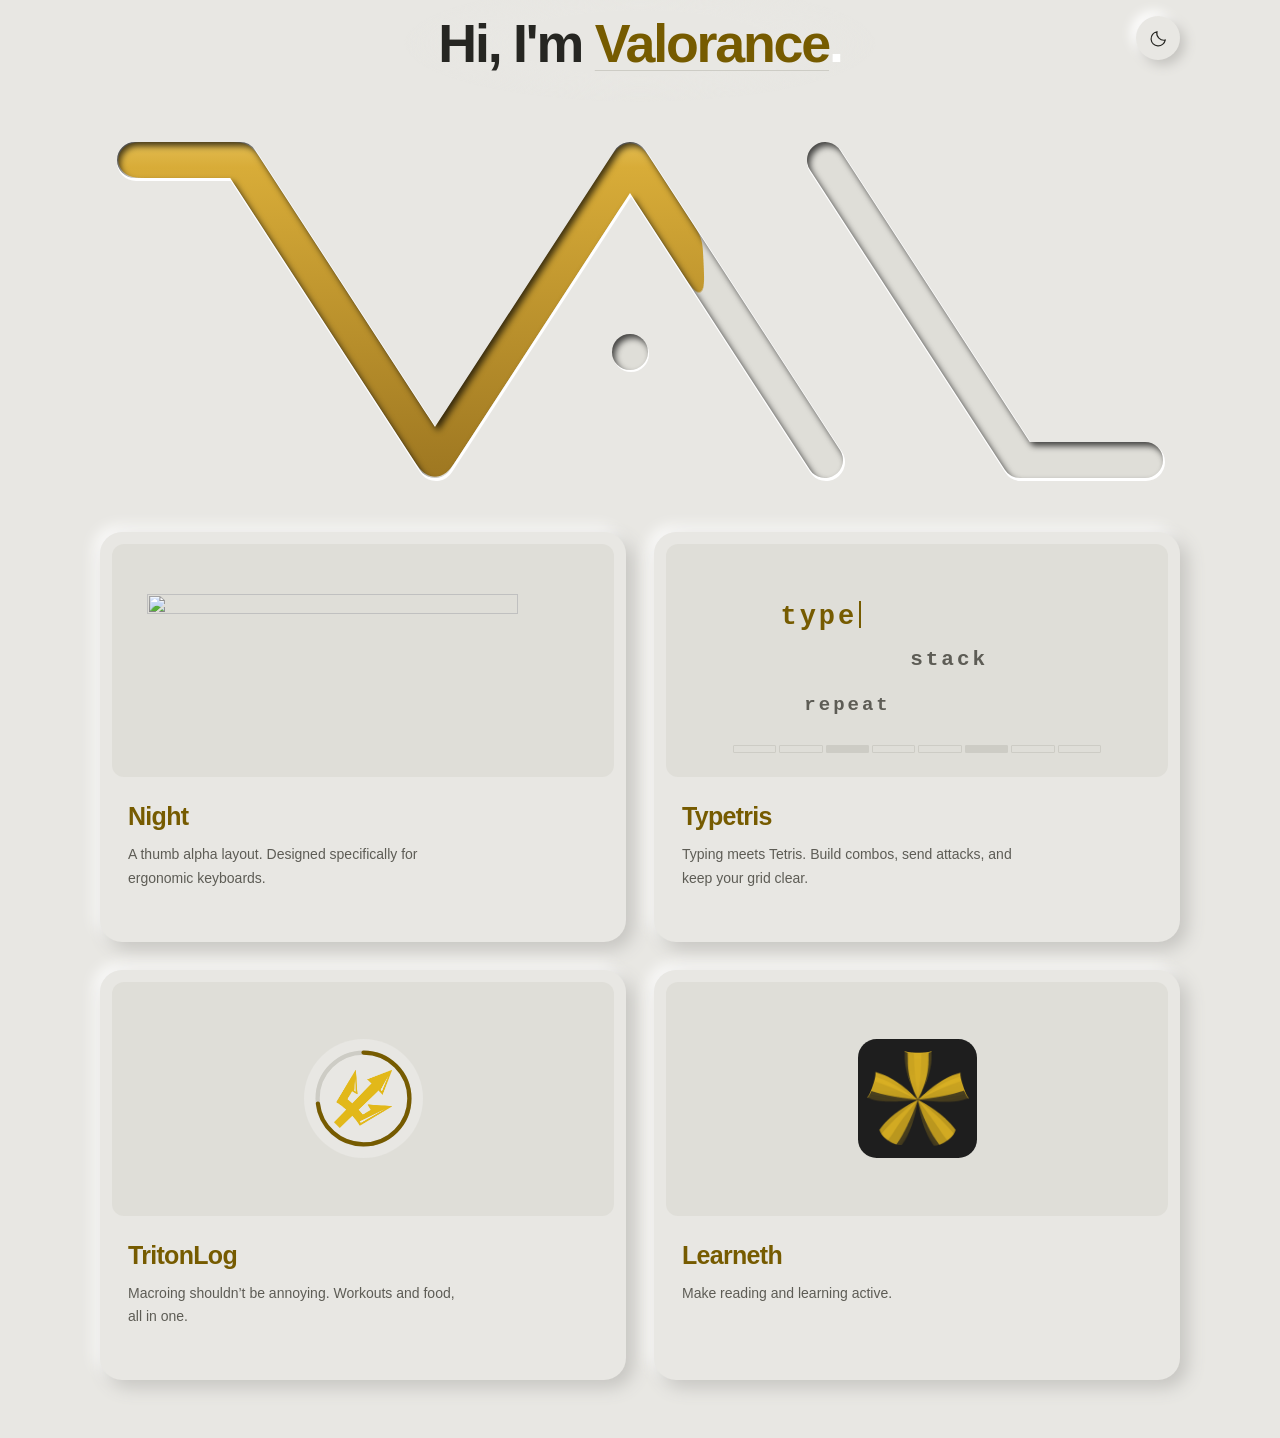
==== commit 227c007f: "Separate dot fill after lines and improve wide-screen hero clearance" ====
--- a/index.html
+++ b/index.html
@@ -34,6 +34,7 @@
                     <svg viewBox="0 0 1080 420" fill="none" focusable="false">
                         <defs>
                             <path id="val-shape" d="M35 60H140L335 360L530 60L725 360M725 60L920 360H1045"/>
+                            <mask id="val-lines"><use href="#val-shape" stroke="white" stroke-width="36" stroke-linecap="round" stroke-linejoin="round"/></mask>
                             <mask id="val-channel"><use href="#val-shape" stroke="white" stroke-width="36" stroke-linecap="round" stroke-linejoin="round"/><circle cx="530" cy="252" r="18" fill="white"/></mask>
                             <linearGradient id="val-liquid" x1="0" y1="0" x2="0" y2="1">
                                 <stop stop-color="#f3d67b"/><stop offset=".16" stop-color="#d8ac38"/><stop offset="1" stop-color="#96701e"/>
@@ -48,7 +49,7 @@
                             </filter>
                             <mask id="val-rounded-liquid" maskUnits="userSpaceOnUse" x="0" y="0" width="1080" height="420">
                                 <g filter="url(#val-surface-round)">
-                                    <g mask="url(#val-channel)">
+                                    <g mask="url(#val-lines)">
                                         <rect width="1080" height="420" fill="white" clip-path="url(#val-pool)"/>
                                     </g>
                                 </g>
@@ -66,6 +67,7 @@
                         <g mask="url(#val-channel)">
                             <rect class="val-bed" width="1080" height="420"/>
                             <rect class="val-liquid-body" width="1080" height="420" fill="url(#val-liquid)" mask="url(#val-rounded-liquid)"/>
+                            <circle class="val-dot-fill" cx="530" cy="252" r="18" fill="url(#val-liquid)"/>
                         </g>
                         <g class="val-depth" filter="url(#val-depth)"><use href="#val-shape"/><circle cx="530" cy="252" r="18"/></g>
                     </svg>
--- a/style.css
+++ b/style.css
@@ -82,10 +82,18 @@
     45%, 55% { transform: translate(1105px, 0); }
     95%, 100% { transform: translate(-25px, 0); }
 }
+.val-dot-fill { transform-box: fill-box; transform-origin: center; transform: scale(0); }
+/* The lines finish at 45%; only then does the center dot fill. */
+@keyframes val-dot-fill {
+    0%, 45% { transform: scale(0); }
+    50%, 54% { transform: scale(1); }
+    55%, 100% { transform: scale(0); }
+}
 @media (prefers-reduced-motion: no-preference) {
     .logo-flow { animation: val-fill 12s ease-in-out infinite; }
-}
-html[data-page-hidden] :is(.logo-flow) { animation-play-state: paused; }
+    .val-dot-fill { animation: val-dot-fill 12s ease-in-out infinite; }
+}
+html[data-page-hidden] :is(.logo-flow, .val-dot-fill) { animation-play-state: paused; }
 .section-heading { display: flex; justify-content: space-between; align-items: baseline; gap: 20px; margin-bottom: 24px; }
 h2 { font-size: 15px; font-weight: 600; letter-spacing: -.15px; margin: 0; }
 .project-grid { display: grid; grid-template-columns: repeat(2, minmax(0, 1fr)); gap: 28px; }
@@ -152,7 +160,10 @@
 .site-footer { display: flex; justify-content: space-between; gap: 20px; align-items: center; border-top: 1px solid var(--line); padding: 25px 0; margin-top: 58px; font-size: 11px; color: var(--muted); }
 .site-footer > div { display: flex; align-items: center; gap: 30px; }
 .site-footer a { font-size: 11px; }
-@media (min-width: 1500px) { .intro { --hero-height: 430px; } }
+/* Keep the full-size mold clear of the settled greeting. */
+@media (min-width: 1024px) { .logo-banner { transform: translateY(24px); } }
+@media (min-width: 1024px) { .intro { --greeting-top: -92px; } }
+@media (min-width: 1500px) { .intro { --hero-height: 430px; --greeting-top: -100px; } }
 @media (max-width: 760px) {
     .site-shell { padding: 0 24px; }
     .site-header { min-height: 88px; }
@@ -196,8 +207,8 @@
 }
 /* The greeting clears the mold during the first fill, then stays above it. */
 @keyframes val-greeting-rise {
-    0%, 12% { transform: translateY(calc(var(--hero-height) / 2 - 50% - var(--greeting-top))); }
-    90%, 100% { transform: translateY(0); }
+    from { transform: translateY(calc(var(--hero-height) / 2 - 50% - var(--greeting-top))); }
+    to { transform: translateY(0); }
 }
 html[data-page-hidden] .intro-copy { animation-play-state: paused; }
 @keyframes settle-in {
@@ -209,7 +220,7 @@
     50%, 95% { opacity: 0; }
 }
 @media (prefers-reduced-motion: no-preference) {
-    .intro-copy { animation: val-greeting-rise 5.4s cubic-bezier(.4,0,.2,1) both; }
+    .intro-copy { animation: val-greeting-rise 1.2s cubic-bezier(.4,0,.2,1) 2.1s both; }
     .project-card { animation: settle-in .65s .16s cubic-bezier(.2,.7,.2,1) backwards; }
     .project-card:nth-child(2) { animation-delay: .24s; }
     .game-word { transition: translate .35s cubic-bezier(.2,.7,.2,1); }
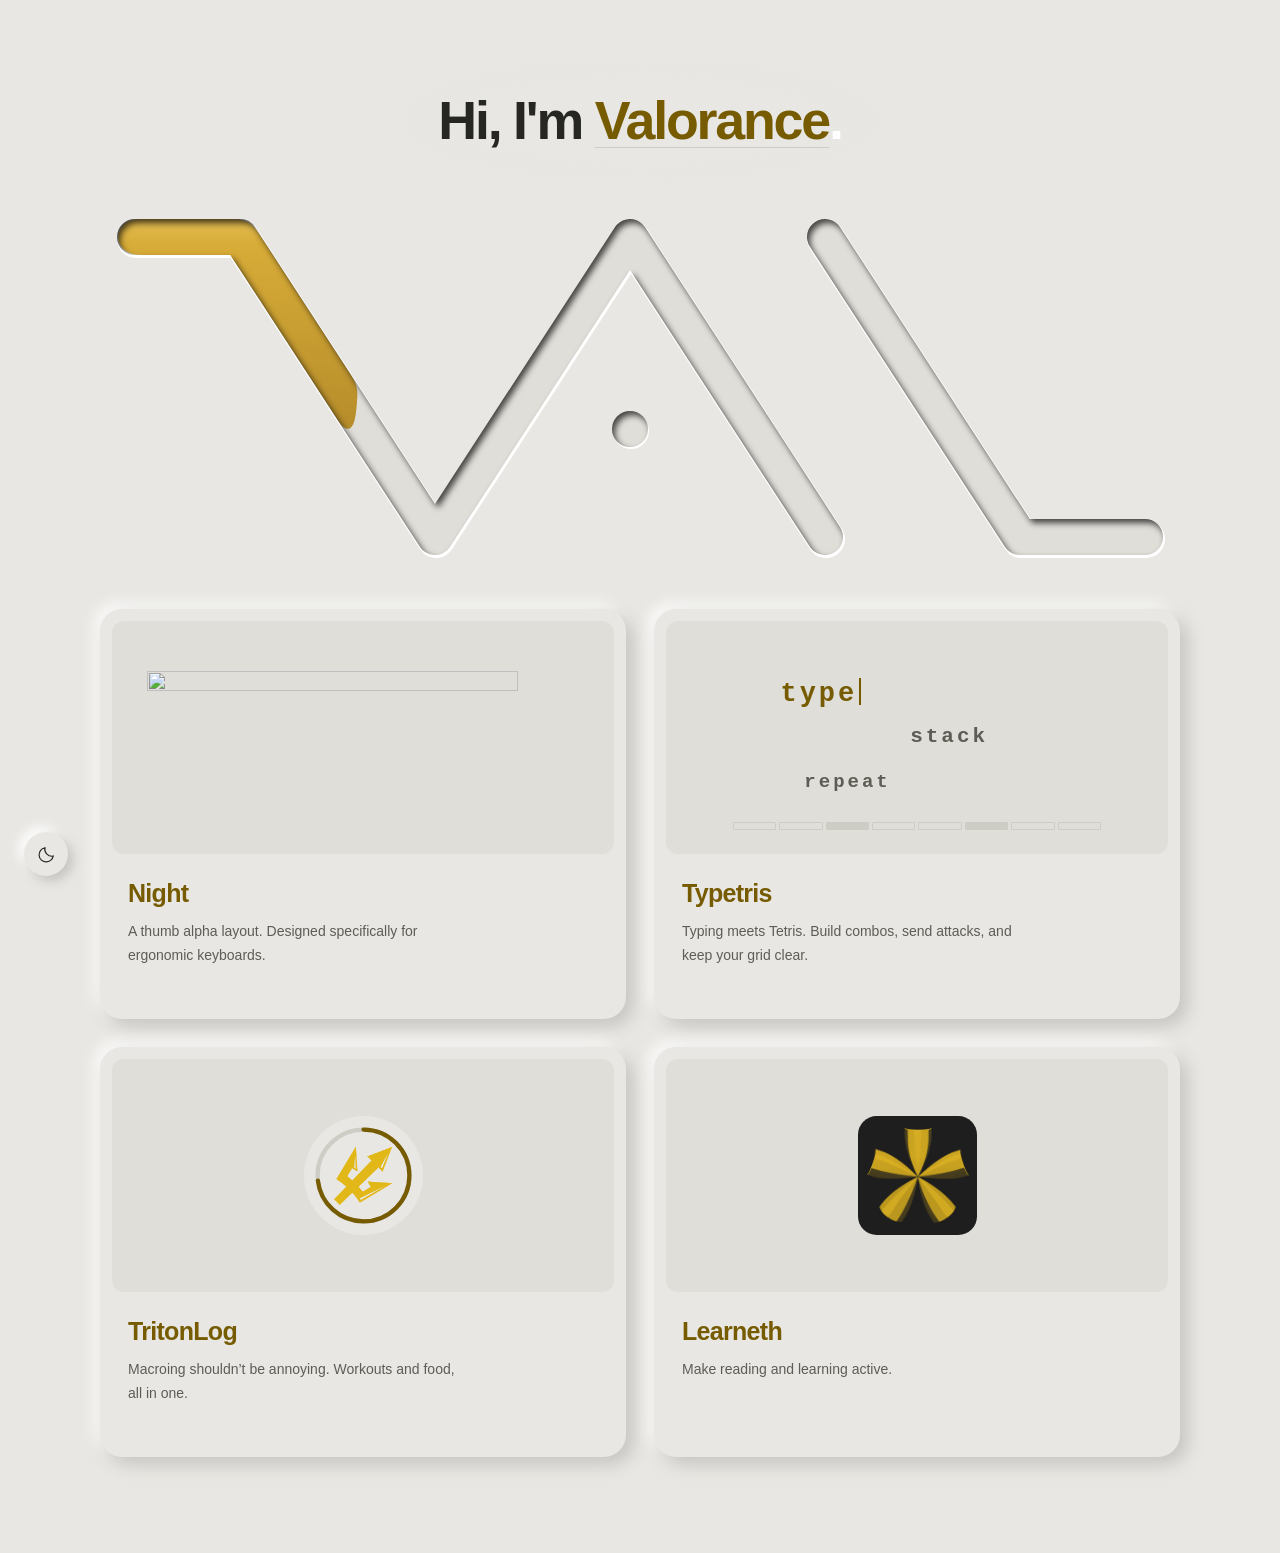
==== commit d166fb37: "Link TritonLog and Learneth project cards" ====
--- a/index.html
+++ b/index.html
@@ -94,7 +94,7 @@
                             <p id="typetris-description">Typing meets Tetris. Build combos, send attacks, and keep your grid clear.</p>
                         </div>
                     </a>
-                    <article class="project-card tritonlog-card" aria-labelledby="tritonlog-title" aria-describedby="tritonlog-description">
+                    <a class="project-card tritonlog-card" href="https://valorance.net/tritionlog" aria-labelledby="tritonlog-title" aria-describedby="tritonlog-description">
                         <div class="project-preview tritonlog-preview" aria-hidden="true">
                             <div class="meal-art"><div class="meal-plate"><svg viewBox="0 0 140 140" fill="none"><circle class="meal-track" cx="70" cy="70" r="54"/><circle class="meal-progress" cx="70" cy="70" r="54"/></svg><img class="meal-trident" src="assets/ucsd-trident-gold.png" alt="" width="901" height="901" decoding="async"></div></div>
                         </div>
@@ -102,8 +102,8 @@
                             <div class="project-heading"><h3 id="tritonlog-title">TritonLog</h3></div>
                             <p id="tritonlog-description">Macroing shouldn’t be annoying. Workouts and food, all in one.</p>
                         </div>
-                    </article>
-                    <article class="project-card learneth-card" aria-labelledby="learneth-title" aria-describedby="learneth-description">
+                    </a>
+                    <a class="project-card learneth-card" href="https://valorance.net/learneth" aria-labelledby="learneth-title" aria-describedby="learneth-description">
                         <div class="project-preview learneth-preview" aria-hidden="true">
                             <div class="lesson-art"><img class="learneth-mark" src="assets/learneth-silverbullet-gold.png" alt="" width="512" height="512" decoding="async"></div>
                         </div>
@@ -111,7 +111,7 @@
                             <div class="project-heading"><h3 id="learneth-title">Learneth</h3></div>
                             <p id="learneth-description">Make reading and learning active.</p>
                         </div>
-                    </article>
+                    </a>
                 </div>
             </section>
         </main>
--- a/style.css
+++ b/style.css
@@ -53,7 +53,7 @@
 .site-header nav > a, .site-footer a { font-size: 13px; color: var(--muted); padding: 14px 0; transition: color .18s; }
 .site-header nav > a:hover, .site-footer a:hover { color: var(--ink); }
 .site-header nav > a span { margin-left: 4px; }
-.theme-toggle { position: absolute; top: 16px; right: max(22px, calc((100vw - 1080px) / 2)); z-index: 2; width: 44px; height: 44px; display: grid; place-items: center; border: 0; border-radius: 50%; background: var(--bg); color: var(--ink); cursor: pointer; box-shadow: 5px 5px 12px var(--shade), -5px -5px 12px var(--highlight); }
+.theme-toggle { position: fixed; bottom: max(24px, env(safe-area-inset-bottom)); left: max(24px, env(safe-area-inset-left)); z-index: 5; width: 44px; height: 44px; display: grid; place-items: center; border: 0; border-radius: 50%; background: var(--bg); color: var(--ink); cursor: pointer; box-shadow: 5px 5px 12px var(--shade), -5px -5px 12px var(--highlight); }
 .theme-toggle svg { width: 19px; height: 19px; }
 .theme-toggle .moon, [data-theme="light"] .theme-toggle .sun { display: none; }
 [data-theme="light"] .theme-toggle .moon { display: block; }
@@ -75,25 +75,9 @@
 .val-bed { fill: var(--preview); }
 .val-depth { stroke: #000; stroke-width: 36; stroke-linecap: round; stroke-linejoin: round; fill: #000; }
 .logo-flow { transform: translate(600px, 0); }
-/* Opaque gold reveals the mold left to right; the filled area stays filled.
-   The same edge retreats on the return pass, without a gravity-driven pour. */
-@keyframes val-fill {
-    0%, 5% { transform: translate(-25px, 0); }
-    45%, 55% { transform: translate(1105px, 0); }
-    95%, 100% { transform: translate(-25px, 0); }
-}
+/* Static partial fill without JS. Script applies local transforms to these
+   two SVG elements, avoiding inherited, page-wide style invalidation. */
 .val-dot-fill { transform-box: fill-box; transform-origin: center; transform: scale(0); }
-/* The lines finish at 45%; only then does the center dot fill. */
-@keyframes val-dot-fill {
-    0%, 45% { transform: scale(0); }
-    50%, 54% { transform: scale(1); }
-    55%, 100% { transform: scale(0); }
-}
-@media (prefers-reduced-motion: no-preference) {
-    .logo-flow { animation: val-fill 12s ease-in-out infinite; }
-    .val-dot-fill { animation: val-dot-fill 12s ease-in-out infinite; }
-}
-html[data-page-hidden] :is(.logo-flow, .val-dot-fill) { animation-play-state: paused; }
 .section-heading { display: flex; justify-content: space-between; align-items: baseline; gap: 20px; margin-bottom: 24px; }
 h2 { font-size: 15px; font-weight: 600; letter-spacing: -.15px; margin: 0; }
 .project-grid { display: grid; grid-template-columns: repeat(2, minmax(0, 1fr)); gap: 28px; }
@@ -198,6 +182,8 @@
     .site-footer { align-items: flex-start; flex-direction: column; gap: 4px; margin-top: 40px; padding: 23px 0; }
     .site-footer > div { width: 100%; justify-content: space-between; }
 }
+/* Breathing room above the hero and below the floating theme control. */
+.site-shell { padding-top: clamp(40px, 6vw, 88px); padding-bottom: 96px; }
 /* A soft moving light, with raised and inset shadows facing opposite ways. */
 @media (hover: hover) and (pointer: fine) and (prefers-reduced-motion: no-preference) {
     html[data-pointer-light] body::before { content: ''; position: fixed; inset: 0; pointer-events: none; z-index: 3; background: radial-gradient(circle 420px at var(--light-x) var(--light-y), rgba(255, 243, 211, .045), transparent 100%); }
@@ -220,7 +206,8 @@
     50%, 95% { opacity: 0; }
 }
 @media (prefers-reduced-motion: no-preference) {
-    .intro-copy { animation: val-greeting-rise 1.2s cubic-bezier(.4,0,.2,1) 2.1s both; }
+    html[data-scroll-fill]:not([data-greeting-raised]) .intro-copy { transform: translateY(calc(var(--hero-height) / 2 - 50% - var(--greeting-top))); }
+    html[data-greeting-raised] .intro-copy { animation: val-greeting-rise 1.2s cubic-bezier(.4,0,.2,1) both; }
     .project-card { animation: settle-in .65s .16s cubic-bezier(.2,.7,.2,1) backwards; }
     .project-card:nth-child(2) { animation-delay: .24s; }
     .game-word { transition: translate .35s cubic-bezier(.2,.7,.2,1); }
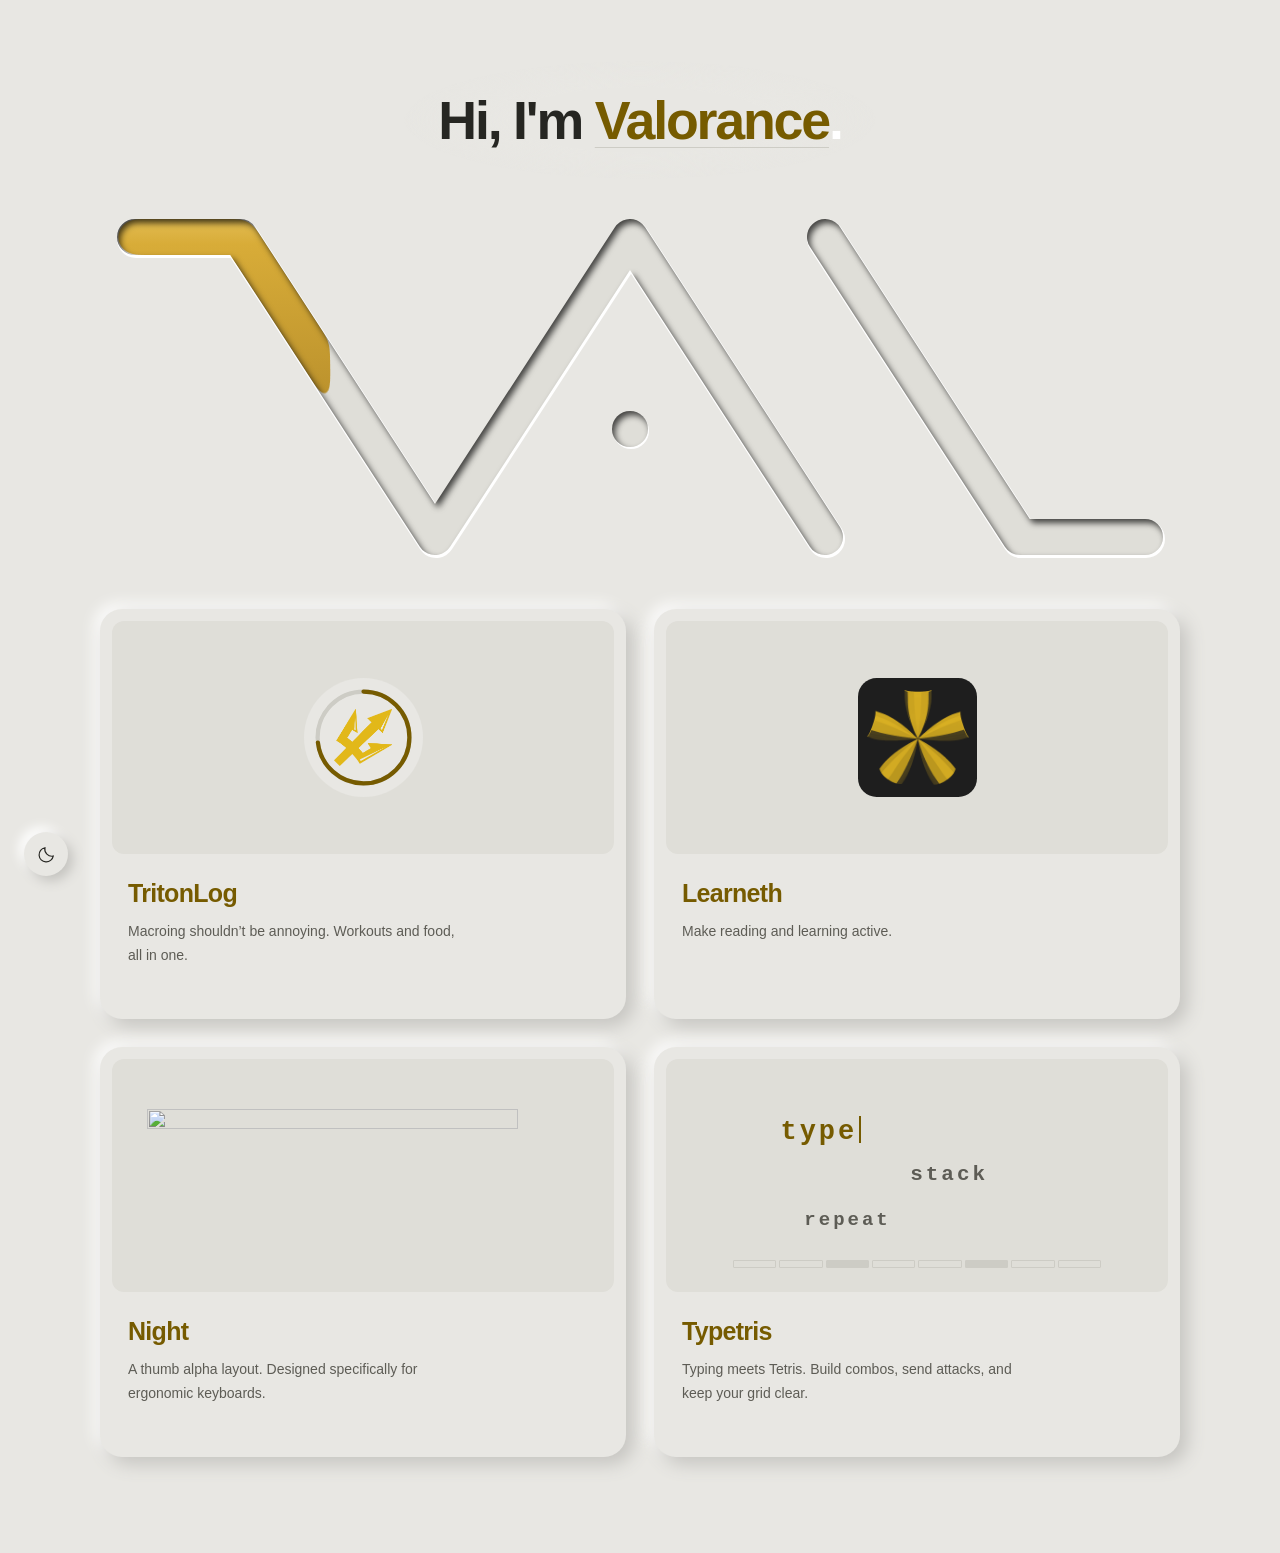
==== commit 6930a293: "Lead project grid with TritonLog and Learneth" ====
--- a/index.html
+++ b/index.html
@@ -76,6 +76,24 @@
 
             <section id="projects" class="projects" aria-label="Projects" tabindex="-1">
                 <div class="project-grid">
+                    <a class="project-card tritonlog-card" href="https://valorance.net/tritionlog" aria-labelledby="tritonlog-title" aria-describedby="tritonlog-description">
+                        <div class="project-preview tritonlog-preview" aria-hidden="true">
+                            <div class="meal-art"><div class="meal-plate"><svg viewBox="0 0 140 140" fill="none"><circle class="meal-track" cx="70" cy="70" r="54"/><circle class="meal-progress" cx="70" cy="70" r="54"/></svg><img class="meal-trident" src="assets/ucsd-trident-gold.png" alt="" width="901" height="901" decoding="async"></div></div>
+                        </div>
+                        <div class="project-details">
+                            <div class="project-heading"><h3 id="tritonlog-title">TritonLog</h3></div>
+                            <p id="tritonlog-description">Macroing shouldn’t be annoying. Workouts and food, all in one.</p>
+                        </div>
+                    </a>
+                    <a class="project-card learneth-card" href="https://valorance.net/learneth" aria-labelledby="learneth-title" aria-describedby="learneth-description">
+                        <div class="project-preview learneth-preview" aria-hidden="true">
+                            <div class="lesson-art"><img class="learneth-mark" src="assets/learneth-silverbullet-gold.png" alt="" width="512" height="512" decoding="async"></div>
+                        </div>
+                        <div class="project-details">
+                            <div class="project-heading"><h3 id="learneth-title">Learneth</h3></div>
+                            <p id="learneth-description">Make reading and learning active.</p>
+                        </div>
+                    </a>
                     <a class="project-card night-card" href="night/" aria-labelledby="night-title" aria-describedby="night-description">
                         <div class="project-preview night-preview">
                             <img src="night/images/night.png" alt="" width="1205" height="489" decoding="async">
@@ -94,24 +112,6 @@
                             <p id="typetris-description">Typing meets Tetris. Build combos, send attacks, and keep your grid clear.</p>
                         </div>
                     </a>
-                    <a class="project-card tritonlog-card" href="https://valorance.net/tritionlog" aria-labelledby="tritonlog-title" aria-describedby="tritonlog-description">
-                        <div class="project-preview tritonlog-preview" aria-hidden="true">
-                            <div class="meal-art"><div class="meal-plate"><svg viewBox="0 0 140 140" fill="none"><circle class="meal-track" cx="70" cy="70" r="54"/><circle class="meal-progress" cx="70" cy="70" r="54"/></svg><img class="meal-trident" src="assets/ucsd-trident-gold.png" alt="" width="901" height="901" decoding="async"></div></div>
-                        </div>
-                        <div class="project-details">
-                            <div class="project-heading"><h3 id="tritonlog-title">TritonLog</h3></div>
-                            <p id="tritonlog-description">Macroing shouldn’t be annoying. Workouts and food, all in one.</p>
-                        </div>
-                    </a>
-                    <a class="project-card learneth-card" href="https://valorance.net/learneth" aria-labelledby="learneth-title" aria-describedby="learneth-description">
-                        <div class="project-preview learneth-preview" aria-hidden="true">
-                            <div class="lesson-art"><img class="learneth-mark" src="assets/learneth-silverbullet-gold.png" alt="" width="512" height="512" decoding="async"></div>
-                        </div>
-                        <div class="project-details">
-                            <div class="project-heading"><h3 id="learneth-title">Learneth</h3></div>
-                            <p id="learneth-description">Make reading and learning active.</p>
-                        </div>
-                    </a>
                 </div>
             </section>
         </main>
--- a/style.css
+++ b/style.css
@@ -184,12 +184,11 @@
 }
 /* Breathing room above the hero and below the floating theme control. */
 .site-shell { padding-top: clamp(40px, 6vw, 88px); padding-bottom: 96px; }
-/* A soft moving light, with raised and inset shadows facing opposite ways. */
+/* A shallow depression in the surface, not a spotlight. */
+.cursor-well { display: none; position: fixed; top: 0; left: 0; width: 112px; height: 112px; border-radius: 50%; pointer-events: none; z-index: 3; }
 @media (hover: hover) and (pointer: fine) and (prefers-reduced-motion: no-preference) {
-    html[data-pointer-light] body::before { content: ''; position: fixed; inset: 0; pointer-events: none; z-index: 3; background: radial-gradient(circle 420px at var(--light-x) var(--light-y), rgba(255, 243, 211, .045), transparent 100%); }
-    html[data-pointer-light] .project-card,
-    html[data-pointer-light] .theme-toggle { box-shadow: var(--light-dx) var(--light-dy) 18px var(--shade), var(--light-hx) var(--light-hy) 15px var(--highlight); }
-    html[data-pointer-light] .theme-toggle:active { box-shadow: inset var(--light-hx) var(--light-hy) 18px var(--shade), inset var(--light-dx) var(--light-dy) 18px var(--highlight); }
+    html[data-pointer-gravity] .cursor-well { display: block; background: radial-gradient(circle, rgba(0,0,0,.045), transparent 70%); box-shadow: inset 7px 7px 16px -7px var(--shade), inset -7px -7px 16px -7px var(--highlight); }
+    .project-card, .logo-banner, .intro-copy, .theme-toggle { translate: var(--gravity-x, 0px) var(--gravity-y, 0px); }
 }
 /* The greeting clears the mold during the first fill, then stays above it. */
 @keyframes val-greeting-rise {
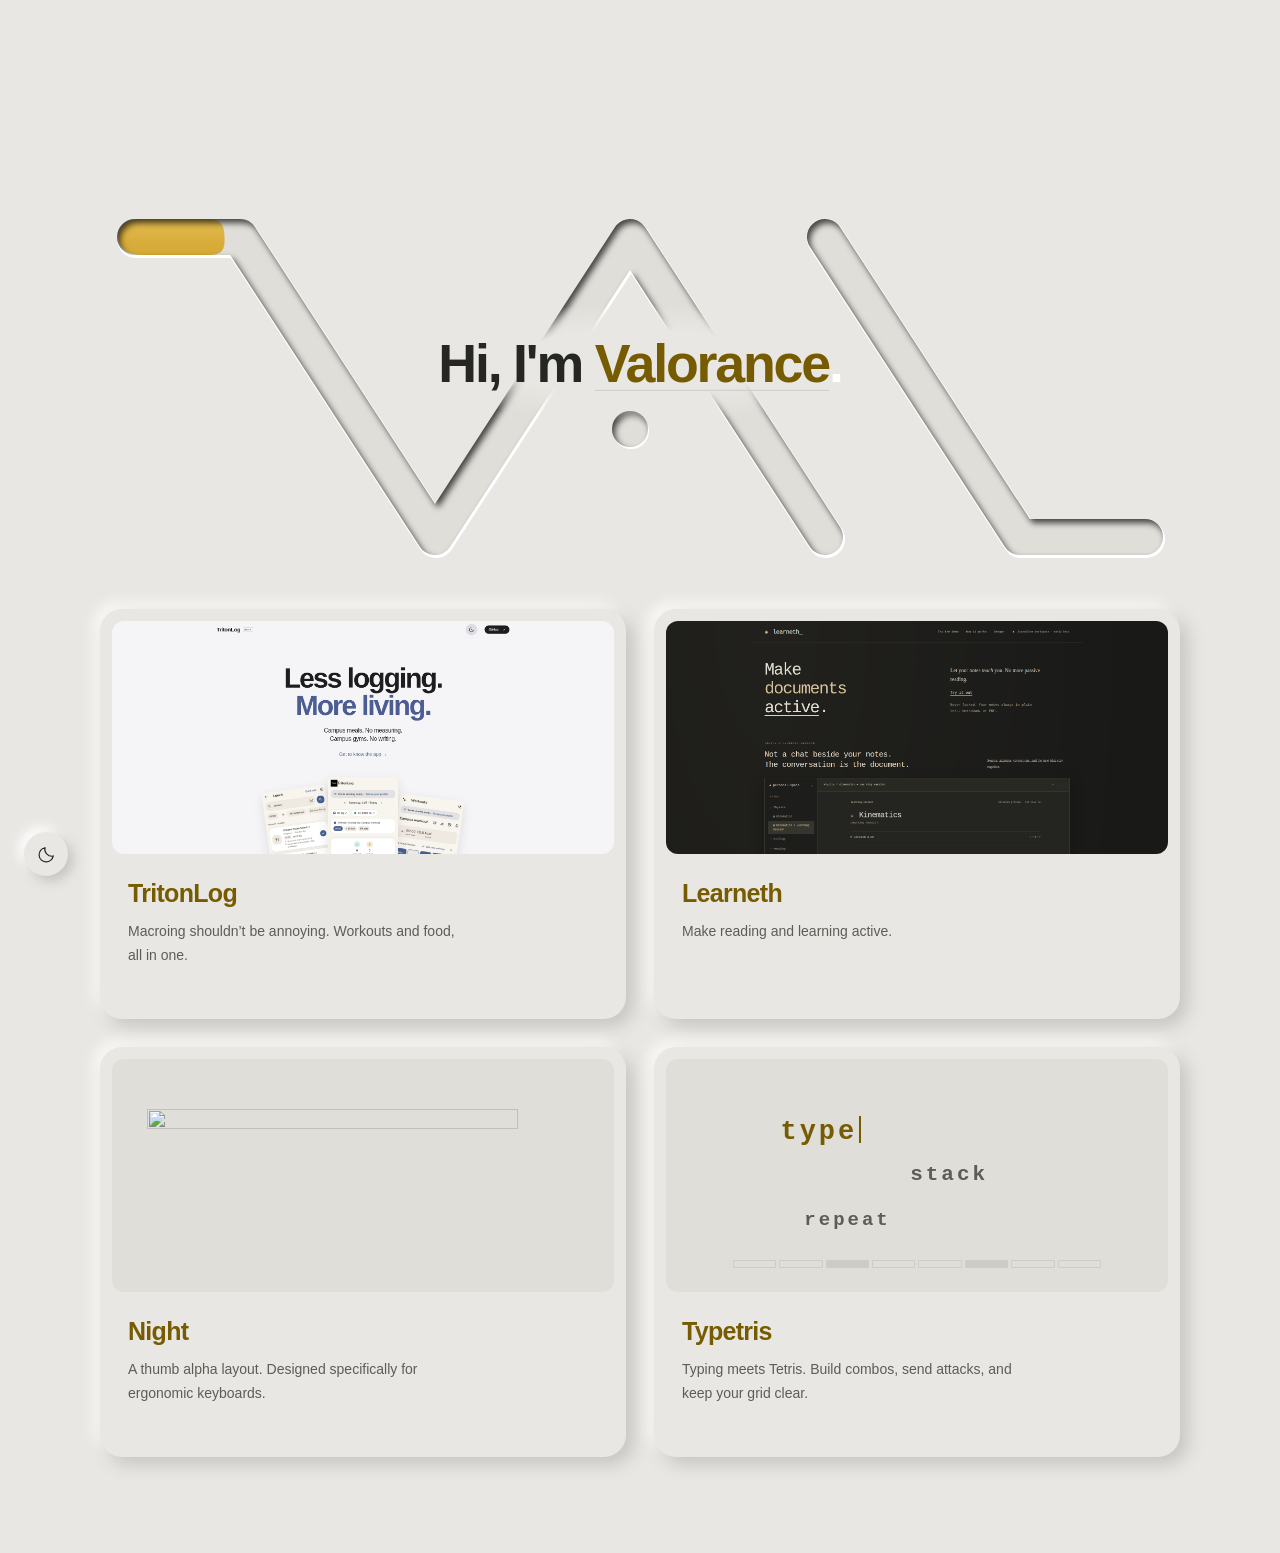
==== commit 1af09b0d: "Use authentic website screenshots for TritonLog and Learneth banners" ====
--- a/index.html
+++ b/index.html
@@ -78,7 +78,7 @@
                 <div class="project-grid">
                     <a class="project-card tritonlog-card" href="https://valorance.net/tritionlog" aria-labelledby="tritonlog-title" aria-describedby="tritonlog-description">
                         <div class="project-preview tritonlog-preview" aria-hidden="true">
-                            <div class="meal-art"><div class="meal-plate"><svg viewBox="0 0 140 140" fill="none"><circle class="meal-track" cx="70" cy="70" r="54"/><circle class="meal-progress" cx="70" cy="70" r="54"/></svg><img class="meal-trident" src="assets/ucsd-trident-gold.png" alt="" width="901" height="901" decoding="async"></div></div>
+                            <picture class="website-capture"><img class="capture-light" src="assets/tritonlog-website-light.png" alt="" width="1920" height="893" decoding="async"><img class="capture-dark" src="assets/tritonlog-website-dark.png" alt="" width="1920" height="893" decoding="async"></picture>
                         </div>
                         <div class="project-details">
                             <div class="project-heading"><h3 id="tritonlog-title">TritonLog</h3></div>
@@ -87,7 +87,7 @@
                     </a>
                     <a class="project-card learneth-card" href="https://valorance.net/learneth" aria-labelledby="learneth-title" aria-describedby="learneth-description">
                         <div class="project-preview learneth-preview" aria-hidden="true">
-                            <div class="lesson-art"><img class="learneth-mark" src="assets/learneth-silverbullet-gold.png" alt="" width="512" height="512" decoding="async"></div>
+                            <picture class="website-capture"><img src="assets/learneth-website-dark.png" alt="" width="1920" height="893" decoding="async"></picture>
                         </div>
                         <div class="project-details">
                             <div class="project-heading"><h3 id="learneth-title">Learneth</h3></div>
--- a/style.css
+++ b/style.css
@@ -85,6 +85,10 @@
 .project-card:hover { transform: translateY(-4px); box-shadow: 9px 12px 22px var(--shade), -5px -5px 15px var(--highlight); }
 .project-card:active { transform: translateY(-1px); }
 .project-preview { position: relative; display: grid; place-items: center; aspect-ratio: 2.15; overflow: hidden; background: var(--preview); border-radius: 12px; }
+.website-capture, .website-capture img { display: block; width: 100%; height: 100%; object-fit: cover; }
+.website-capture .capture-light { display: none; }
+[data-theme="light"] .website-capture .capture-dark { display: none; }
+[data-theme="light"] .website-capture .capture-light { display: block; }
 .night-preview img { display: block; width: 86%; height: auto; max-height: 65%; object-fit: contain; margin-top: 18px; }
 .project-details { padding: 25px 16px 14px; flex: 1; display: flex; flex-direction: column; }
 .project-heading { display: flex; align-items: baseline; justify-content: space-between; gap: 12px; }
@@ -184,11 +188,22 @@
 }
 /* Breathing room above the hero and below the floating theme control. */
 .site-shell { padding-top: clamp(40px, 6vw, 88px); padding-bottom: 96px; }
-/* A shallow depression in the surface, not a spotlight. */
-.cursor-well { display: none; position: fixed; top: 0; left: 0; width: 112px; height: 112px; border-radius: 50%; pointer-events: none; z-index: 3; }
+/* Broad invisible light, shallow relief and soft page-plane contact shadows.
+   Group opacity prevents overlapping silhouettes becoming opaque black. */
+.scene-shadows { display: none; position: fixed; inset: 0; width: 100%; height: 100%; z-index: 6; pointer-events: none; fill: #000; opacity: .12; filter: blur(14px); }
+[data-theme="light"] .scene-shadows { opacity: .08; }
 @media (hover: hover) and (pointer: fine) and (prefers-reduced-motion: no-preference) {
-    html[data-pointer-gravity] .cursor-well { display: block; background: radial-gradient(circle, rgba(0,0,0,.045), transparent 70%); box-shadow: inset 7px 7px 16px -7px var(--shade), inset -7px -7px 16px -7px var(--highlight); }
-    .project-card, .logo-banner, .intro-copy, .theme-toggle { translate: var(--gravity-x, 0px) var(--gravity-y, 0px); }
+    html[data-pointer-light] .scene-shadows { display: block; }
+    html[data-pointer-light] .project-card,
+    html[data-pointer-light] .theme-toggle { --direct-highlight: color-mix(in srgb, var(--highlight) var(--light-direct, 100%), var(--surface)); box-shadow: var(--light-dx) var(--light-dy) 22px var(--shade), var(--light-hx) var(--light-hy) 18px var(--direct-highlight); }
+    html[data-pointer-light] .project-card { background: color-mix(in srgb, var(--surface) calc(100% - var(--light-shade, 0) * 100%), #000); }
+    html[data-pointer-light] .project-preview { --direct-highlight: color-mix(in srgb, var(--highlight) var(--light-direct, 100%), var(--preview)); box-shadow: inset var(--light-hx) var(--light-hy) 18px var(--shade), inset var(--light-dx) var(--light-dy) 14px var(--direct-highlight); }
+    /* Above artwork, so image pixels cannot cover the recessed well's rim. */
+    html[data-pointer-light] .project-preview::after { content: ''; position: absolute; inset: 0; border-radius: inherit; pointer-events: none; z-index: 2; background: rgb(0 0 0 / var(--light-shade, 0)); box-shadow: inset calc(var(--light-hx) * 1.5) calc(var(--light-hy) * 1.5) 24px color-mix(in srgb, var(--shade) 85%, transparent), inset var(--light-dx) var(--light-dy) 18px color-mix(in srgb, var(--direct-highlight) 65%, transparent); }
+    html[data-pointer-light] .night-preview img { filter: drop-shadow(calc(var(--light-dx) * .65) calc(var(--light-dy) * .65) 4px rgb(0 0 0 / .28)); }
+    html[data-pointer-light] .intro-copy h1 { text-shadow: calc(var(--light-dx) * .18) calc(var(--light-dy) * .18) 2px var(--shade); }
+    html[data-pointer-light] .val-rim { transform: translate(calc(var(--light-dx) * .12), calc(var(--light-dy) * .12)); }
+    html[data-pointer-light] .theme-toggle:active { box-shadow: inset var(--light-hx) var(--light-hy) 9px var(--shade), inset var(--light-dx) var(--light-dy) 7px var(--highlight); }
 }
 /* The greeting clears the mold during the first fill, then stays above it. */
 @keyframes val-greeting-rise {
